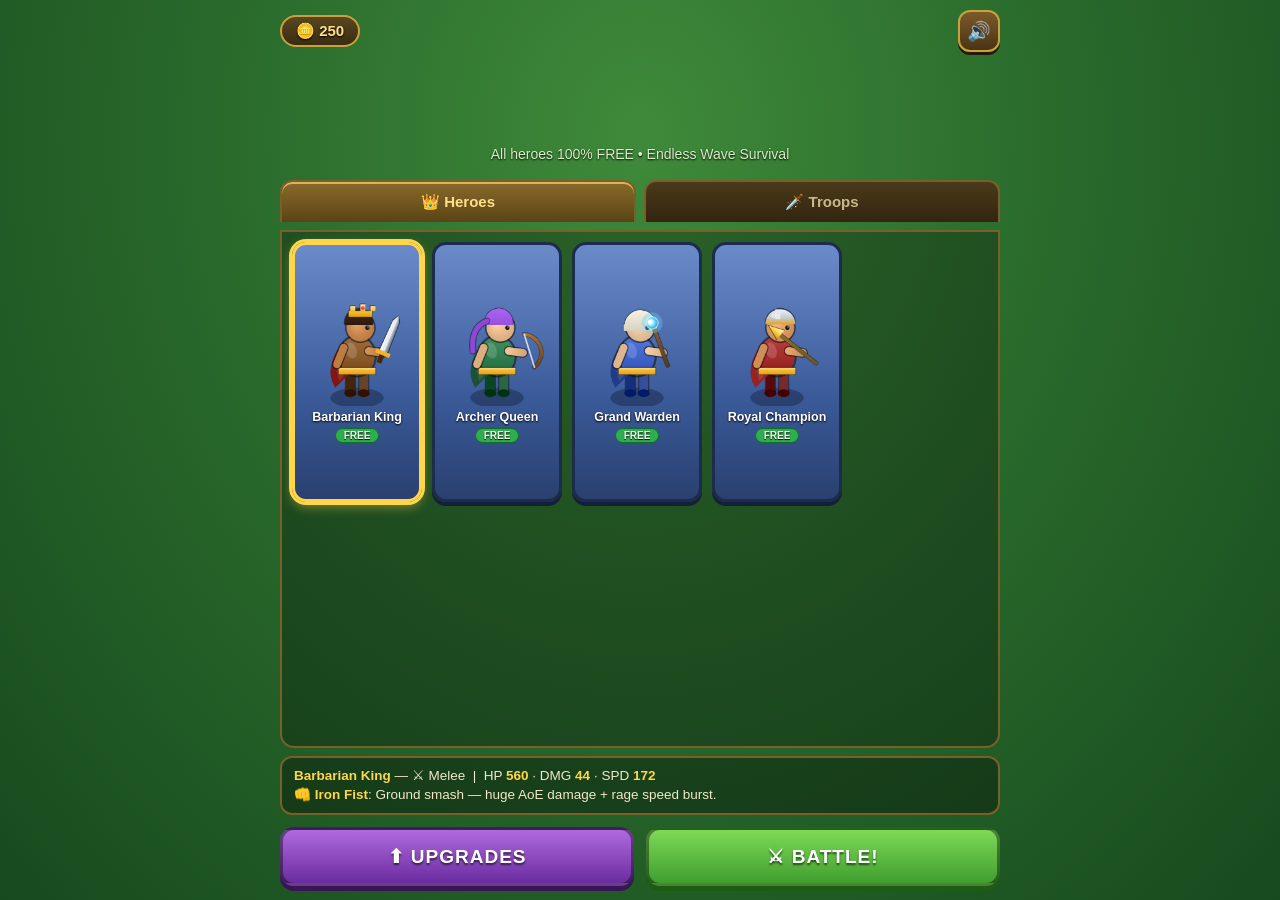
==== game/game.html @ 2043a533 "Add files via upload" ====
<!DOCTYPE html>
<html lang="en">
<head>
<meta charset="UTF-8">
<meta name="viewport" content="width=device-width, initial-scale=1, maximum-scale=1, user-scalable=no, viewport-fit=cover">
<title>Clash Blade</title>
<link rel="stylesheet" href="game.css">
</head>
<body>

<!-- ============ MAIN MENU ============ -->
<div id="menuScreen" class="screen">
  <div class="topbar">
    <div class="goldPill">🪙 <span id="menuGold">0</span></div>
    <div class="spacer"></div>
    <button id="btnMusic" class="iconBtn">🔊</button>
  </div>
  <div id="logoPlaceholder" class="logoPlaceholder"></div>
  <p class="tagline">All heroes 100% FREE • Endless Wave Survival</p>
  <div class="tabs">
    <button id="tabHeroes" class="tab active">👑 Heroes</button>
    <button id="tabTroops" class="tab">🗡️ Troops</button>
  </div>
  <div id="charGrid" class="charGrid"></div>
  <div id="charInfo" class="charInfo"></div>
  <div class="menuBtns">
    <button id="btnUpgrades" class="bigBtn purple">⬆ UPGRADES</button>
    <button id="btnBattle" class="bigBtn green">⚔ BATTLE!</button>
  </div>
</div>

<!-- ============ UPGRADE HUB ============ -->
<div id="upgradeScreen" class="screen hidden">
  <div class="topbar">
    <button id="btnBackUp" class="iconBtn">◀</button>
    <h2 class="screenTitle">Upgrade Hub</h2>
    <div class="goldPill">🪙 <span id="upGold">0</span></div>
  </div>
  <div class="tabs">
    <button id="upTabHero" class="tab active">👑 Hero Upgrades</button>
    <button id="upTabTroop" class="tab">🗡️ Troop Upgrades</button>
  </div>
  <div id="upList" class="upList"></div>
</div>

<!-- ============ GAME ============ -->
<div id="gameScreen" class="screen hidden">
  <canvas id="game"></canvas>
  <div id="hud">
    <div class="hudTop">
      <div class="hpWrap"><div id="hpFill"></div><span id="hpText"></span></div>
      <div class="pill" id="hudWave">Wave 1</div>
      <div class="pill" id="hudEnemies">👾 0</div>
      <div class="pill gold">🪙 <span id="hudGold">0</span></div>
      <button id="btnPause" class="iconBtn">⏸</button>
    </div>
    <div id="banner"></div>

    <div id="joyBase"><div id="joyKnob"></div></div>

    <div id="actionCluster">
      <button class="actBtn small" id="btnShield"><span class="icon">🛡️</span><div class="cd"></div></button>
      <button class="actBtn small" id="btnDash"><span class="icon">💨</span><div class="cd"></div></button>
      <button class="actBtn small" id="btnPower"><span class="icon" id="powerIcon">✨</span><div class="cd"></div></button>
      <button class="actBtn big" id="btnAttack"><span class="icon">⚔️</span><div class="cd"></div></button>
    </div>
  </div>
  <div id="hpVignette"></div>
  <div id="pauseOverlay" class="hidden">
    <h2>PAUSED</h2>
    <button id="btnResume" class="bigBtn green">▶ Resume</button>
    <button id="btnQuit" class="bigBtn red">🏠 Quit to Camp</button>
  </div>
</div>

<!-- ============ GAME OVER ============ -->
<div id="overScreen" class="screen hidden">
  <h1 class="logo small">DEFEATED!</h1>
  <div class="overStats">
    <div class="pill">Wave reached: <b id="overWave">1</b></div>
    <div class="pill">Best: <b id="overBest">1</b></div>
    <div class="pill gold">🪙 Gold earned: <b id="overGold">0</b></div>
  </div>
  <button id="btnToMenu" class="bigBtn green">🏠 Return to Camp</button>
</div>

<script src="game.js"></script>
</body>
</html>
---- game/game.css ----
*{margin:0;padding:0;box-sizing:border-box;-webkit-tap-highlight-color:transparent;user-select:none;-webkit-user-select:none;touch-action:none}
html,body{width:100%;height:100%;overflow:hidden;background:#123c1c;
  font-family:'Trebuchet MS','Segoe UI',Verdana,sans-serif;color:#fff}

.screen{position:fixed;inset:0;display:flex;flex-direction:column;align-items:center;
  background:radial-gradient(ellipse at 50% 15%,#3f8a3a 0%,#2a6b2c 45%,#174a1e 100%);
  padding:calc(10px + env(safe-area-inset-top)) 14px calc(14px + env(safe-area-inset-bottom));overflow:hidden}
.hidden{display:none!important}

/* ---------- shared UI ---------- */
.topbar{width:100%;max-width:720px;display:flex;align-items:center;gap:10px}
.spacer{flex:1}
.screenTitle{flex:1;text-align:center;text-shadow:0 2px 0 #000;font-size:22px}
.goldPill,.pill{background:linear-gradient(#5a4620,#3a2c12);border:2px solid #c9a13c;border-radius:999px;
  padding:5px 14px;font-weight:bold;font-size:15px;color:#ffe08a;text-shadow:0 1px 2px #000;white-space:nowrap}
.pill.gold{color:#ffd54a}
.iconBtn{background:linear-gradient(#7a5a2a,#4a3414);border:2px solid #c9a13c;border-radius:12px;
  min-width:42px;height:42px;font-size:19px;color:#ffe08a;cursor:pointer;box-shadow:0 3px 0 #241806}
.iconBtn:active{transform:translateY(2px);box-shadow:0 1px 0 #241806}

.logo{margin-top:8px;font-size:clamp(38px,9vw,64px);font-weight:900;letter-spacing:2px;color:#ffd54a;
  text-shadow:0 3px 0 #7a4a00,0 6px 8px rgba(0,0,0,.6);-webkit-text-stroke:2px #4a2c00}
.logo span{color:#fff;-webkit-text-stroke:2px #1e3a8a;text-shadow:0 3px 0 #1e3a8a,0 6px 8px rgba(0,0,0,.6)}
.logo.small{font-size:clamp(30px,8vw,48px)}
.logoPlaceholder{margin-top:8px;width:100%;max-width:420px;height:clamp(54px,12vw,84px)}
.tagline{color:#d8f0c8;text-shadow:0 1px 2px #000;font-size:14px;margin:2px 0 10px}

.tabs{display:flex;gap:8px;margin:8px 0;width:100%;max-width:720px}
.tab{flex:1;padding:11px 6px;font-size:15px;font-weight:bold;border-radius:12px 12px 0 0;cursor:pointer;
  background:linear-gradient(#4a3a1a,#332510);color:#c9b88a;border:2px solid #7a5f2a;border-bottom:none}
.tab.active{background:linear-gradient(#8a6a2a,#5a4416);color:#ffe08a;box-shadow:inset 0 2px 0 #d8b45a}

/* ---------- hero select (horizontal infinite-loop carousel) ---------- */
.charGrid{display:flex;flex-direction:row;align-items:stretch;gap:10px;width:100%;
  max-width:720px;overflow-x:auto;overflow-y:hidden;padding:10px;background:rgba(0,0,0,.28);
  border-radius:0 0 14px 14px;border:2px solid #7a5f2a;flex:1;min-height:0;
  scroll-snap-type:x proximity;-webkit-overflow-scrolling:touch;touch-action:pan-x;
  scrollbar-width:none;cursor:grab}
.charGrid::-webkit-scrollbar{display:none}
.charGrid.dragging{cursor:grabbing;scroll-snap-type:none}
.charGrid *{touch-action:pan-x}
.charCard{flex:0 0 130px;width:130px;height:260px;scroll-snap-align:center;
  background:linear-gradient(#6a8ac9 0%,#3a5a99 60%,#2a4070 100%);border:3px solid #1c2c4c;
  border-radius:14px;padding:8px 6px;display:flex;flex-direction:column;align-items:center;
  justify-content:center;cursor:pointer;user-select:none;-webkit-user-select:none;
  box-shadow:0 4px 0 #14203a;transition:transform .1s}
.charCard:active{transform:scale(.96)}
.charCard.sel{border-color:#ffd54a;box-shadow:0 0 0 3px #ffd54a,0 4px 12px rgba(255,213,74,.5)}
.charCard canvas{width:104px;height:104px}
.charCard .cName{font-size:12.5px;font-weight:bold;text-shadow:0 1px 2px #000;text-align:center;margin-top:4px}
.charCard .free{background:#2fae4f;border:1px solid #0e6e28;font-size:10px;font-weight:bold;border-radius:8px;
  padding:1px 8px;margin-top:4px;color:#eaffea;text-shadow:0 1px 1px #000}

.charInfo{width:100%;max-width:720px;background:rgba(0,0,0,.35);border:2px solid #7a5f2a;border-radius:12px;
  padding:8px 12px;margin-top:8px;font-size:13.5px;line-height:1.45;min-height:58px;color:#f0e8c8}
.charInfo b{color:#ffd54a}

.menuBtns{display:flex;gap:12px;margin-top:12px;width:100%;max-width:720px}
.bigBtn{flex:1;padding:15px 10px;font-size:19px;font-weight:900;letter-spacing:1px;border-radius:14px;
  cursor:pointer;color:#fff;text-shadow:0 2px 2px rgba(0,0,0,.6);border:3px solid rgba(0,0,0,.4)}
.bigBtn.green{background:linear-gradient(#7ed957,#3f9e2f);box-shadow:0 5px 0 #1e5c14}
.bigBtn.purple{background:linear-gradient(#b06ae0,#6a2c9e);box-shadow:0 5px 0 #3a1458}
.bigBtn.red{background:linear-gradient(#e06a5a,#9e2c2c);box-shadow:0 5px 0 #58140e}
.bigBtn:active{transform:translateY(3px);box-shadow:0 2px 0 rgba(0,0,0,.5)}

/* ---------- upgrade hub ---------- */
.upList{width:100%;max-width:720px;flex:1;min-height:0;overflow-y:auto;display:flex;flex-direction:column;
  gap:10px;padding:12px;background:rgba(0,0,0,.28);border:2px solid #7a5f2a;border-radius:0 0 14px 14px}
.upCard{display:flex;align-items:center;gap:12px;background:linear-gradient(#4a5a7a,#2c3a55);
  border:2px solid #16233a;border-radius:12px;padding:10px 12px}
.upIcon{width:52px;height:52px;border-radius:12px;display:flex;align-items:center;justify-content:center;
  font-size:27px;border:2px solid rgba(255,255,255,.35);box-shadow:inset 0 -6px 10px rgba(0,0,0,.35);flex-shrink:0}
.upMid{flex:1;min-width:0}
.upName{font-weight:bold;font-size:15px;text-shadow:0 1px 2px #000}
.upDesc{font-size:12px;color:#c8d4e8;margin:2px 0 5px}
.lvlBar{display:flex;gap:3px}
.lvlBar i{width:16px;height:8px;border-radius:3px;background:#1a2438;border:1px solid #0c1220}
.lvlBar i.on{background:linear-gradient(#ffe08a,#e0a020);border-color:#8a5a00}
.buyBtn{background:linear-gradient(#7ed957,#3f9e2f);border:2px solid #1e5c14;border-radius:12px;color:#fff;
  font-weight:bold;font-size:13px;padding:9px 12px;cursor:pointer;box-shadow:0 3px 0 #1e5c14;white-space:nowrap}
.buyBtn:disabled{background:linear-gradient(#8a8a8a,#5a5a5a);border-color:#333;box-shadow:0 3px 0 #333;opacity:.75}
.buyBtn.maxed{background:linear-gradient(#ffd54a,#c9930f);border-color:#7a5a00;box-shadow:0 3px 0 #7a5a00}

/* ---------- in-game HUD ---------- */
#gameScreen{padding:0;background:#000}
#game{position:absolute;inset:0;width:100%;height:100%;display:block;background:transparent;
  image-rendering:-webkit-optimize-contrast;image-rendering:crisp-edges}
#hud{position:absolute;inset:0;pointer-events:none}
.hudTop{position:absolute;top:calc(8px + env(safe-area-inset-top));left:10px;right:10px;display:flex;
  align-items:center;gap:8px;flex-wrap:wrap}
.hudTop .iconBtn{pointer-events:auto}
.hpWrap{position:relative;width:min(200px,34vw);height:24px;background:#2a1408;border:2px solid #c9a13c;
  border-radius:999px;overflow:hidden}
#hpFill{position:absolute;inset:0;background:linear-gradient(#8ae06a,#2fae4f);width:100%;transition:width .15s}
#hpText{position:absolute;inset:0;display:flex;align-items:center;justify-content:center;font-size:12px;
  font-weight:bold;text-shadow:0 1px 2px #000}
#banner{position:absolute;top:26%;left:0;right:0;text-align:center;font-size:clamp(28px,7vw,52px);
  font-weight:900;color:#ffd54a;text-shadow:0 3px 0 #7a4a00,0 6px 10px rgba(0,0,0,.7);
  -webkit-text-stroke:2px #4a2c00;opacity:0;transition:opacity .3s;pointer-events:none}
#banner.show{opacity:1}
#banner.boss{color:#ff5a4a;-webkit-text-stroke:2px #4a0800;text-shadow:0 3px 0 #7a0e00,0 6px 12px rgba(0,0,0,.8)}

#joyBase{position:absolute;left:34px;bottom:calc(44px + env(safe-area-inset-bottom));width:128px;height:128px;
  border-radius:50%;background:rgba(0,0,0,.28);border:3px solid rgba(255,224,138,.5);pointer-events:none}
#joyKnob{position:absolute;left:50%;top:50%;width:58px;height:58px;border-radius:50%;transform:translate(-50%,-50%);
  background:radial-gradient(circle at 35% 30%,#ffe9a8,#c9930f);border:3px solid #7a5a00;box-shadow:0 4px 8px rgba(0,0,0,.5)}

#actionCluster{position:absolute;right:22px;bottom:calc(30px + env(safe-area-inset-bottom));width:200px;height:200px;
  pointer-events:none}
.actBtn{position:absolute;border-radius:50%;pointer-events:auto;cursor:pointer;overflow:hidden;
  border:3px solid #7a5a00;box-shadow:0 4px 0 rgba(0,0,0,.5),inset 0 -8px 14px rgba(0,0,0,.35);
  display:flex;align-items:center;justify-content:center}
.actBtn .icon{font-size:30px;filter:drop-shadow(0 2px 2px rgba(0,0,0,.6));z-index:2;pointer-events:none}
.actBtn.big{width:96px;height:96px;right:0;bottom:0;background:radial-gradient(circle at 35% 30%,#ff9a6a,#c93a1a)}
.actBtn.small{width:64px;height:64px}
.actBtn.small .icon{font-size:24px}
#btnShield{left:36px;bottom:96px;background:radial-gradient(circle at 35% 30%,#8ac9ff,#2a5a9e)}
#btnDash{right:6px;bottom:116px;background:radial-gradient(circle at 35% 30%,#c9ffa8,#4a9e2a)}
#btnPower{left:0;bottom:6px;background:radial-gradient(circle at 35% 30%,#e0a8ff,#7a2a9e)}
.actBtn:active{transform:translateY(2px)}
.actBtn .cd{position:absolute;left:0;right:0;bottom:0;height:0%;background:rgba(0,0,0,.62);z-index:1;pointer-events:none}

#hpVignette{position:absolute;inset:0;z-index:5;pointer-events:none;opacity:0;
  background:radial-gradient(ellipse at 50% 50%,rgba(208,52,44,0) 55%,rgba(208,52,44,.45) 100%);
  transition:opacity .25s ease}
#hpVignette.active{opacity:1;animation:hpPulse .9s infinite}
@keyframes hpPulse{0%,100%{opacity:1}50%{opacity:.55}}

#pauseOverlay{position:absolute;inset:0;background:rgba(0,0,0,.72);display:flex;flex-direction:column;
  align-items:center;justify-content:center;gap:16px;z-index:10}
#pauseOverlay h2{font-size:42px;color:#ffd54a;text-shadow:0 3px 0 #7a4a00}
#pauseOverlay .bigBtn{flex:none;min-width:240px}

/* ---------- game over ---------- */
#overScreen{justify-content:center;gap:16px}
.overStats{display:flex;flex-direction:column;gap:10px;align-items:center}
.overStats .pill{font-size:17px}
#overScreen .bigBtn{flex:none;min-width:260px}
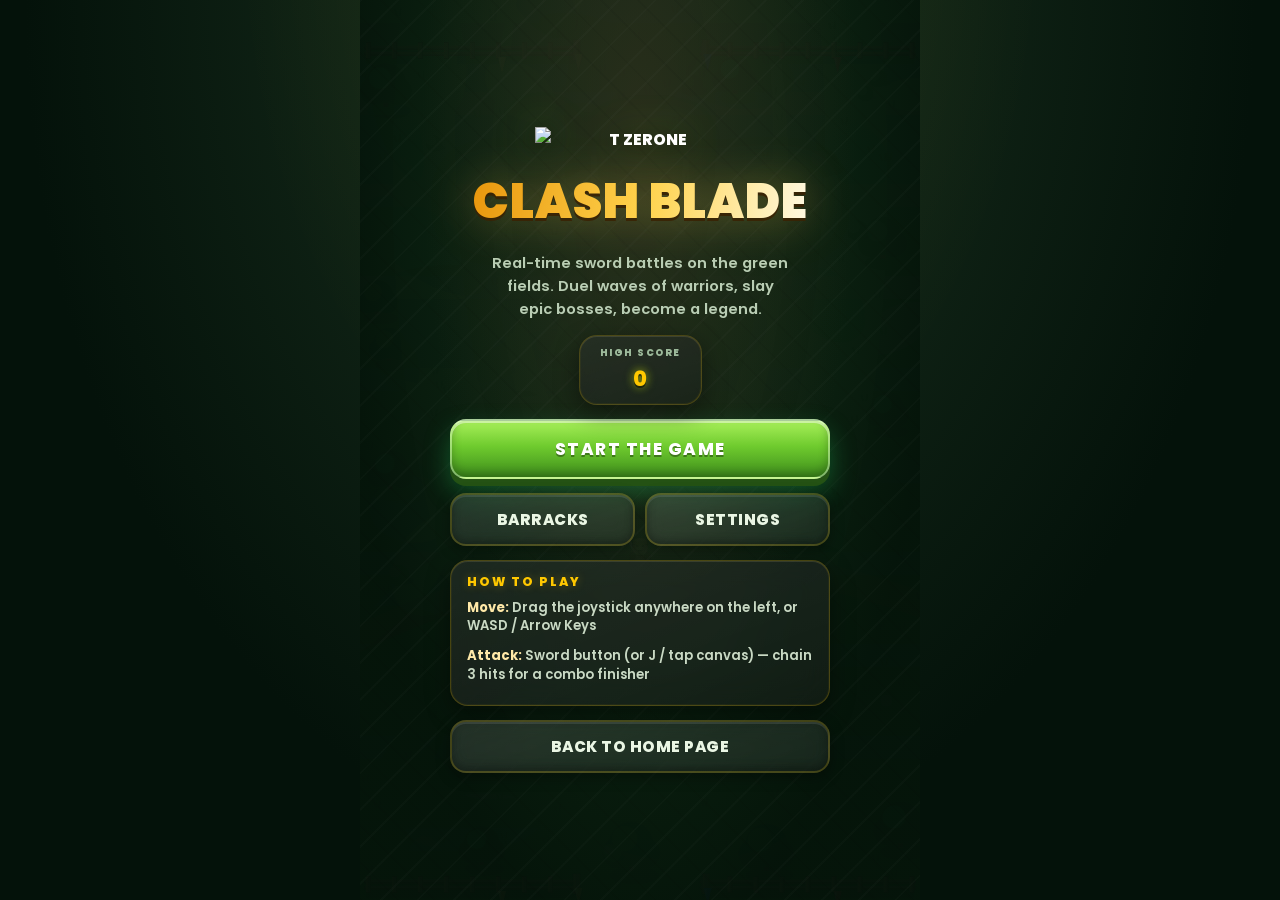
==== commit 755691de: "Add files via upload" ====
--- a/game/game.html
+++ b/game/game.html
@@ -2,88 +2,303 @@
 <html lang="en">
 <head>
 <meta charset="UTF-8">
-<meta name="viewport" content="width=device-width, initial-scale=1, maximum-scale=1, user-scalable=no, viewport-fit=cover">
-<title>Clash Blade</title>
+<meta name="viewport" content="width=device-width, initial-scale=1.0, maximum-scale=1.0, user-scalable=no, viewport-fit=cover">
+<title>CLASH BLADE - T ZERONE Gaming Platform</title>
 <link rel="stylesheet" href="game.css">
+<link rel="preconnect" href="https://fonts.googleapis.com">
+<link rel="preconnect" href="https://fonts.gstatic.com" crossorigin>
+<link href="https://fonts.googleapis.com/css2?family=Poppins:wght@400;700;800;900&display=swap" rel="stylesheet">
 </head>
 <body>
 
-<!-- ============ MAIN MENU ============ -->
-<div id="menuScreen" class="screen">
-  <div class="topbar">
-    <div class="goldPill">🪙 <span id="menuGold">0</span></div>
-    <div class="spacer"></div>
-    <button id="btnMusic" class="iconBtn">🔊</button>
+  <div id="game-app">
+
+    <!-- HUD -->
+    <header id="hud" class="hud hidden">
+      <div class="hud-left">
+        <span class="hud-label">SCORE</span>
+        <span class="hud-value" id="hud-score">0</span>
+        <span class="hud-gold-sub"><span class="gold-dot"></span><span id="hud-gold">0</span></span>
+      </div>
+
+      <div class="hud-center">
+        <div class="hud-label hud-wave-label">WAVE <span id="hud-wave">1</span></div>
+        <div class="hp-bar-track">
+          <div class="hp-bar-fill" id="hp-bar-fill"></div>
+        </div>
+      </div>
+
+      <div class="hud-right">
+        <span class="hud-label">BEST</span>
+        <span class="hud-value" id="hud-best">0</span>
+      </div>
+    </header>
+
+    <button id="pause-btn" class="icon-btn hidden" aria-label="Pause">
+      <svg viewBox="0 0 24 24" width="22" height="22" fill="currentColor"><path d="M6 5h4v14H6zm8 0h4v14h-4z"/></svg>
+    </button>
+
+    <div id="hp-vignette" class="hp-vignette"></div>
+
+    <div id="wave-banner" class="wave-banner" aria-hidden="true"></div>
+
+    <!-- Back-button "double press to exit" toast (in-game only) -->
+    <div id="back-exit-toast" class="back-exit-toast" aria-hidden="true">Tap back again to exit</div>
+
+    <canvas id="game-canvas"></canvas>
+
+    <!-- Virtual joystick -->
+    <div id="touch-zone" class="touch-zone hidden"></div>
+    <div id="joy-base" class="joy-base hidden">
+      <div id="joy-knob" class="joy-knob"></div>
+    </div>
+
+    <!-- Action buttons -->
+    <div id="action-cluster" class="action-cluster hidden">
+      <button id="btn-block" class="act-btn act-small" aria-label="Block">
+        <svg class="act-glyph act-shield-svg" viewBox="0 0 24 28" width="26" height="30" aria-hidden="true">
+          <path d="M12 1.5 L21.5 5.2 V13 C21.5 19.5 17.6 24.3 12 26.5 C6.4 24.3 2.5 19.5 2.5 13 V5.2 Z" fill="url(#shieldBodyGrad)" stroke="#0E3A54" stroke-width="1.4"/>
+          <path d="M12 3.4 L19.6 6.4 V13 C19.6 18.3 16.5 22.3 12 24.3" fill="none" stroke="rgba(255,255,255,0.55)" stroke-width="1.1"/>
+          <rect x="9.9" y="8" width="4.2" height="12.5" rx="1" fill="rgba(255,255,255,0.9)"/>
+          <rect x="6" y="12" width="12" height="4.2" rx="1" fill="rgba(255,255,255,0.9)"/>
+          <defs>
+            <linearGradient id="shieldBodyGrad" x1="12" y1="1.5" x2="12" y2="26.5" gradientUnits="userSpaceOnUse">
+              <stop offset="0" stop-color="#BEE9FF"/>
+              <stop offset="0.45" stop-color="#5AC8FA"/>
+              <stop offset="1" stop-color="#2E7EB0"/>
+            </linearGradient>
+          </defs>
+        </svg>
+        <span class="act-tag">BLOCK</span>
+      </button>
+      <button id="btn-dash" class="act-btn act-small" aria-label="Dash">
+        <div class="cd" id="cd-dash"></div>
+        <span class="act-glyph">&#9889;</span>
+        <span class="act-tag">DASH</span>
+      </button>
+      <button id="btn-heavy" class="act-btn act-small" aria-label="Heavy Attack">
+        <div class="cd" id="cd-heavy"></div>
+        <span class="act-glyph">&#128296;</span>
+        <span class="act-tag">HEAVY</span>
+      </button>
+      <button id="btn-attack" class="act-btn act-big" aria-label="Attack">
+        <span class="act-glyph">&#9876;</span>
+        <span class="act-tag">ATTACK</span>
+      </button>
+    </div>
+
+    <!-- START SCREEN -->
+    <section id="screen-start" class="screen active">
+      <div class="screen-inner">
+        <img class="brand-logo" id="brand-logo" src="https://raw.githubusercontent.com/TARHIT-T0SVX/All-image-t-z/refs/heads/main/TZERONE_OFFICIAL_LOGO.png" alt="T ZERONE" draggable="false">
+        <h1 class="game-title">CLASH BLADE</h1>
+        <p class="game-tagline">Real-time sword battles on the green fields. Duel waves of warriors, slay epic bosses, become a legend.</p>
+
+        <div class="stat-strip">
+          <div class="stat-chip"><span class="stat-chip-label">HIGH SCORE</span><span class="stat-chip-value" id="start-best">0</span></div>
+          <div class="stat-chip stat-chip-hidden"><span class="stat-chip-label">GOLD</span><span class="stat-chip-value credits-value" id="start-gold">0</span></div>
+        </div>
+
+        <button id="start-btn" class="btn btn-action-green multi-pulse game-cta" type="button">START THE GAME</button>
+
+        <div class="menu-row">
+          <button id="barracks-btn" class="btn btn-secondary-soft back-btn-styled" type="button">BARRACKS</button>
+          <button id="settings-btn-start" class="btn btn-secondary-soft back-btn-styled" type="button">SETTINGS</button>
+        </div>
+
+        <div class="howto-card howto-compact">
+          <h3>HOW TO PLAY</h3>
+          <div class="howto-viewport" id="howto-viewport">
+            <ul class="howto-scroll" id="howto-scroll">
+              <li><b>Move:</b> Drag the joystick anywhere on the left, or WASD / Arrow Keys</li>
+              <li><b>Attack:</b> Sword button (or J / tap canvas) — chain 3 hits for a combo finisher</li>
+              <li><b>Heavy:</b> Hammer button (or K) — slow, huge damage and knockback</li>
+              <li><b>Dash:</b> Bolt button (or Shift) — dodge through attacks with invincibility</li>
+              <li><b>Block:</b> Hold the shield (or B) — block right before a hit to PARRY and stun</li>
+              <li><b>Survive</b> waves, defeat a boss every 5th wave, spend Gold in the Barracks</li>
+            </ul>
+          </div>
+        </div>
+
+        <button class="btn btn-secondary-soft back-btn-styled" id="back-home-start" type="button">BACK TO HOME PAGE</button>
+      </div>
+    </section>
+
+    <!-- PAUSE SCREEN -->
+    <section id="screen-pause" class="screen">
+      <div class="screen-inner">
+        <h2 class="screen-heading">PAUSED</h2>
+        <button id="resume-btn" class="btn btn-action-green game-cta" type="button">RESUME</button>
+        <button id="settings-btn-pause" class="btn btn-secondary-soft back-btn-styled" type="button">SETTINGS</button>
+        <button id="restart-from-pause-btn" class="btn btn-secondary-soft back-btn-styled" type="button">RESTART</button>
+        <button class="btn btn-secondary-soft back-btn-styled" id="back-home-pause" type="button">BACK TO HOME PAGE</button>
+      </div>
+    </section>
+
+    <!-- GAME OVER SCREEN -->
+    <section id="screen-over" class="screen">
+      <div class="screen-inner">
+        <div class="game-promo-badge badge-danger">BATTLE ENDED</div>
+        <h2 class="screen-heading">DEFEATED</h2>
+
+        <div class="result-grid">
+          <div class="result-cell"><span class="result-label">SCORE</span><span class="result-value" id="over-score">0</span></div>
+          <div class="result-cell"><span class="result-label">WAVE REACHED</span><span class="result-value" id="over-wave">1</span></div>
+        </div>
+        <div class="result-grid">
+          <div class="result-cell"><span class="result-label">ENEMIES SLAIN</span><span class="result-value" id="over-kills">0</span></div>
+          <div class="result-cell"><span class="result-label">MAX COMBO</span><span class="result-value" id="over-combo">0</span></div>
+        </div>
+        <div class="result-grid">
+          <div class="result-cell"><span class="result-label">BOSSES DEFEATED</span><span class="result-value" id="over-bosses">0</span></div>
+          <div class="result-cell"><span class="result-label">GOLD EARNED</span><span class="result-value credits-value" id="over-gold">0</span></div>
+        </div>
+        <p id="new-best-tag" class="new-best-tag hidden">NEW HIGH SCORE!</p>
+
+        <button id="retry-btn" class="btn btn-action-green multi-pulse game-cta" type="button">FIGHT AGAIN</button>
+        <button id="barracks-btn-over" class="btn btn-secondary-soft back-btn-styled" type="button">BARRACKS</button>
+        <button class="btn btn-secondary-soft back-btn-styled" id="back-home-over" type="button">BACK TO HOME PAGE</button>
+      </div>
+    </section>
+
+    <!-- BARRACKS / SHOP -->
+    <section id="screen-shop" class="screen">
+      <button class="screen-back-top" id="back-from-shop" type="button" aria-label="Back">
+        <svg viewBox="0 0 24 24" width="20" height="20" fill="none" stroke="currentColor" stroke-width="2.4" stroke-linecap="round" stroke-linejoin="round"><path d="M15 18l-6-6 6-6"/></svg>
+      </button>
+      <div class="screen-inner">
+        <div class="game-promo-badge">BARRACKS</div>
+        <h2 class="screen-heading">UPGRADES</h2>
+        <div class="stat-strip">
+          <div class="stat-chip"><span class="stat-chip-label">GOLD</span><span class="stat-chip-value credits-value" id="shop-gold">0</span></div>
+        </div>
+
+        <h3 class="hangar-subheading">CHOOSE YOUR CHAMPION</h3>
+        <div class="hero-carousel" id="hero-carousel">
+          <button class="carousel-arrow carousel-arrow-left" id="hero-carousel-prev" type="button" aria-label="Previous champion">&#10094;</button>
+          <div class="hull-list" id="hero-list"></div>
+          <button class="carousel-arrow carousel-arrow-right" id="hero-carousel-next" type="button" aria-label="Next champion">&#10095;</button>
+        </div>
+        <div class="carousel-dots" id="hero-carousel-dots"></div>
+
+        <h3 class="hangar-subheading">BLACKSMITH UPGRADES</h3>
+        <div class="shop-tabs" id="shop-tabs"></div>
+        <div class="shop-list" id="shop-list"></div>
+      </div>
+    </section>
+
+    <!-- SETTINGS -->
+    <section id="screen-settings" class="screen">
+      <button class="screen-back-top" id="back-from-settings" type="button" aria-label="Back">
+        <svg viewBox="0 0 24 24" width="20" height="20" fill="none" stroke="currentColor" stroke-width="2.4" stroke-linecap="round" stroke-linejoin="round"><path d="M15 18l-6-6 6-6"/></svg>
+      </button>
+      <div class="screen-inner">
+        <div class="game-promo-badge">CONFIG</div>
+        <h2 class="screen-heading">SETTINGS</h2>
+
+        <div class="settings-card">
+
+          <div class="settings-section">
+            <h4 class="settings-section-title">AUDIO</h4>
+            <div class="settings-row">
+              <div class="settings-row-head">
+                <label for="master-vol">MASTER VOLUME</label>
+                <span class="vol-percent" id="master-vol-pct">100%</span>
+              </div>
+              <input type="range" id="master-vol" min="0" max="100" value="100">
+            </div>
+            <div class="settings-row">
+              <div class="settings-row-head">
+                <label for="home-music-vol">HOME MUSIC VOLUME</label>
+                <span class="vol-percent" id="home-music-vol-pct">60%</span>
+              </div>
+              <input type="range" id="home-music-vol" min="0" max="100" value="25">
+            </div>
+            <div class="settings-row">
+              <div class="settings-row-head">
+                <label for="game-music-vol">GAME MUSIC VOLUME</label>
+                <span class="vol-percent" id="game-music-vol-pct">60%</span>
+              </div>
+              <input type="range" id="game-music-vol" min="0" max="100" value="40">
+            </div>
+            <div class="settings-row">
+              <div class="settings-row-head">
+                <label for="sfx-vol">SFX VOLUME</label>
+                <span class="vol-percent" id="sfx-vol-pct">90%</span>
+              </div>
+              <input type="range" id="sfx-vol" min="0" max="100" value="90">
+            </div>
+          </div>
+
+          <div class="settings-divider"></div>
+
+          <div class="settings-section">
+            <h4 class="settings-section-title">CONTROLS</h4>
+            <div class="settings-row">
+              <div class="settings-row-head">
+                <label for="joy-size">JOYSTICK SIZE</label>
+                <span class="vol-percent" id="joy-size-pct">120%</span>
+              </div>
+              <input type="range" id="joy-size" min="80" max="170" value="120">
+            </div>
+            <div class="settings-row settings-row-toggle">
+              <label>JOYSTICK MODE</label>
+              <div class="toggle-pair">
+                <button class="btn-toggle active" id="joy-mode-dynamic" type="button">DYNAMIC</button>
+                <button class="btn-toggle" id="joy-mode-fixed" type="button">FIXED</button>
+              </div>
+            </div>
+          </div>
+
+          <div class="settings-divider"></div>
+
+          <div class="settings-section">
+            <h4 class="settings-section-title">DATA</h4>
+            <div class="reset-btn-wrap">
+              <button class="btn btn-secondary-soft back-btn-styled reset-hold-btn" id="reset-data-btn" type="button">
+                <span class="reset-fill" id="reset-fill"></span>
+                <span class="reset-label">RESET SAVE DATA</span>
+              </button>
+              <p class="reset-subtext">Hold for 5 seconds to reset your data</p>
+            </div>
+          </div>
+
+        </div>
+      </div>
+    </section>
+
+    <!-- CHAMPION SELECT POPUP -->
+    <div id="hero-select-modal" class="modal-overlay hidden">
+      <div class="modal-card">
+        <div class="game-promo-badge">PRE-BATTLE</div>
+        <h2 class="screen-heading modal-heading">SELECT YOUR CHAMPION</h2>
+        <p class="game-tagline modal-tagline">Pick a warrior before entering the arena. Switch anytime from the Barracks.</p>
+        <div class="hero-carousel hero-carousel-modal" id="hero-select-carousel">
+          <button class="carousel-arrow carousel-arrow-left" id="hero-select-prev" type="button" aria-label="Previous champion">&#10094;</button>
+          <div class="hull-list hull-list-modal" id="hero-select-list"></div>
+          <button class="carousel-arrow carousel-arrow-right" id="hero-select-next" type="button" aria-label="Next champion">&#10095;</button>
+        </div>
+        <div class="carousel-dots" id="hero-select-dots"></div>
+        <button id="launch-btn" class="btn btn-action-green multi-pulse game-cta" type="button">ENTER THE ARENA</button>
+        <button id="hero-select-cancel" class="btn btn-secondary-soft back-btn-styled" type="button">CANCEL</button>
+      </div>
+    </div>
+
+    <!-- RESET SAVE DATA CONFIRMATION (Settings screen) -->
+    <div id="reset-confirm-modal" class="modal-overlay hidden">
+      <div class="modal-card exit-modal-card">
+        <div class="game-promo-badge badge-danger">WARNING</div>
+        <h2 class="screen-heading modal-heading">RESET DATA?</h2>
+        <p class="game-tagline modal-tagline">Are you sure you want to reset your data? Your high score, gold, upgrades, and champion selection will be erased.</p>
+        <div class="menu-row">
+          <button id="reset-confirm-yes" class="btn btn-secondary-soft back-btn-styled" type="button">CONFIRM</button>
+          <button id="reset-confirm-no" class="btn btn-action-green game-cta" type="button">CANCEL</button>
+        </div>
+      </div>
+    </div>
+
   </div>
-  <div id="logoPlaceholder" class="logoPlaceholder"></div>
-  <p class="tagline">All heroes 100% FREE • Endless Wave Survival</p>
-  <div class="tabs">
-    <button id="tabHeroes" class="tab active">👑 Heroes</button>
-    <button id="tabTroops" class="tab">🗡️ Troops</button>
-  </div>
-  <div id="charGrid" class="charGrid"></div>
-  <div id="charInfo" class="charInfo"></div>
-  <div class="menuBtns">
-    <button id="btnUpgrades" class="bigBtn purple">⬆ UPGRADES</button>
-    <button id="btnBattle" class="bigBtn green">⚔ BATTLE!</button>
-  </div>
-</div>
-
-<!-- ============ UPGRADE HUB ============ -->
-<div id="upgradeScreen" class="screen hidden">
-  <div class="topbar">
-    <button id="btnBackUp" class="iconBtn">◀</button>
-    <h2 class="screenTitle">Upgrade Hub</h2>
-    <div class="goldPill">🪙 <span id="upGold">0</span></div>
-  </div>
-  <div class="tabs">
-    <button id="upTabHero" class="tab active">👑 Hero Upgrades</button>
-    <button id="upTabTroop" class="tab">🗡️ Troop Upgrades</button>
-  </div>
-  <div id="upList" class="upList"></div>
-</div>
-
-<!-- ============ GAME ============ -->
-<div id="gameScreen" class="screen hidden">
-  <canvas id="game"></canvas>
-  <div id="hud">
-    <div class="hudTop">
-      <div class="hpWrap"><div id="hpFill"></div><span id="hpText"></span></div>
-      <div class="pill" id="hudWave">Wave 1</div>
-      <div class="pill" id="hudEnemies">👾 0</div>
-      <div class="pill gold">🪙 <span id="hudGold">0</span></div>
-      <button id="btnPause" class="iconBtn">⏸</button>
-    </div>
-    <div id="banner"></div>
-
-    <div id="joyBase"><div id="joyKnob"></div></div>
-
-    <div id="actionCluster">
-      <button class="actBtn small" id="btnShield"><span class="icon">🛡️</span><div class="cd"></div></button>
-      <button class="actBtn small" id="btnDash"><span class="icon">💨</span><div class="cd"></div></button>
-      <button class="actBtn small" id="btnPower"><span class="icon" id="powerIcon">✨</span><div class="cd"></div></button>
-      <button class="actBtn big" id="btnAttack"><span class="icon">⚔️</span><div class="cd"></div></button>
-    </div>
-  </div>
-  <div id="hpVignette"></div>
-  <div id="pauseOverlay" class="hidden">
-    <h2>PAUSED</h2>
-    <button id="btnResume" class="bigBtn green">▶ Resume</button>
-    <button id="btnQuit" class="bigBtn red">🏠 Quit to Camp</button>
-  </div>
-</div>
-
-<!-- ============ GAME OVER ============ -->
-<div id="overScreen" class="screen hidden">
-  <h1 class="logo small">DEFEATED!</h1>
-  <div class="overStats">
-    <div class="pill">Wave reached: <b id="overWave">1</b></div>
-    <div class="pill">Best: <b id="overBest">1</b></div>
-    <div class="pill gold">🪙 Gold earned: <b id="overGold">0</b></div>
-  </div>
-  <button id="btnToMenu" class="bigBtn green">🏠 Return to Camp</button>
-</div>
-
-<script src="game.js"></script>
+
+  <script src="game.js"></script>
 </body>
 </html>
--- a/game/game.css
+++ b/game/game.css
@@ -1,138 +1,1168 @@
-*{margin:0;padding:0;box-sizing:border-box;-webkit-tap-highlight-color:transparent;user-select:none;-webkit-user-select:none;touch-action:none}
-html,body{width:100%;height:100%;overflow:hidden;background:#123c1c;
-  font-family:'Trebuchet MS','Segoe UI',Verdana,sans-serif;color:#fff}
-
-.screen{position:fixed;inset:0;display:flex;flex-direction:column;align-items:center;
-  background:radial-gradient(ellipse at 50% 15%,#3f8a3a 0%,#2a6b2c 45%,#174a1e 100%);
-  padding:calc(10px + env(safe-area-inset-top)) 14px calc(14px + env(safe-area-inset-bottom));overflow:hidden}
-.hidden{display:none!important}
-
-/* ---------- shared UI ---------- */
-.topbar{width:100%;max-width:720px;display:flex;align-items:center;gap:10px}
-.spacer{flex:1}
-.screenTitle{flex:1;text-align:center;text-shadow:0 2px 0 #000;font-size:22px}
-.goldPill,.pill{background:linear-gradient(#5a4620,#3a2c12);border:2px solid #c9a13c;border-radius:999px;
-  padding:5px 14px;font-weight:bold;font-size:15px;color:#ffe08a;text-shadow:0 1px 2px #000;white-space:nowrap}
-.pill.gold{color:#ffd54a}
-.iconBtn{background:linear-gradient(#7a5a2a,#4a3414);border:2px solid #c9a13c;border-radius:12px;
-  min-width:42px;height:42px;font-size:19px;color:#ffe08a;cursor:pointer;box-shadow:0 3px 0 #241806}
-.iconBtn:active{transform:translateY(2px);box-shadow:0 1px 0 #241806}
-
-.logo{margin-top:8px;font-size:clamp(38px,9vw,64px);font-weight:900;letter-spacing:2px;color:#ffd54a;
-  text-shadow:0 3px 0 #7a4a00,0 6px 8px rgba(0,0,0,.6);-webkit-text-stroke:2px #4a2c00}
-.logo span{color:#fff;-webkit-text-stroke:2px #1e3a8a;text-shadow:0 3px 0 #1e3a8a,0 6px 8px rgba(0,0,0,.6)}
-.logo.small{font-size:clamp(30px,8vw,48px)}
-.logoPlaceholder{margin-top:8px;width:100%;max-width:420px;height:clamp(54px,12vw,84px)}
-.tagline{color:#d8f0c8;text-shadow:0 1px 2px #000;font-size:14px;margin:2px 0 10px}
-
-.tabs{display:flex;gap:8px;margin:8px 0;width:100%;max-width:720px}
-.tab{flex:1;padding:11px 6px;font-size:15px;font-weight:bold;border-radius:12px 12px 0 0;cursor:pointer;
-  background:linear-gradient(#4a3a1a,#332510);color:#c9b88a;border:2px solid #7a5f2a;border-bottom:none}
-.tab.active{background:linear-gradient(#8a6a2a,#5a4416);color:#ffe08a;box-shadow:inset 0 2px 0 #d8b45a}
-
-/* ---------- hero select (horizontal infinite-loop carousel) ---------- */
-.charGrid{display:flex;flex-direction:row;align-items:stretch;gap:10px;width:100%;
-  max-width:720px;overflow-x:auto;overflow-y:hidden;padding:10px;background:rgba(0,0,0,.28);
-  border-radius:0 0 14px 14px;border:2px solid #7a5f2a;flex:1;min-height:0;
-  scroll-snap-type:x proximity;-webkit-overflow-scrolling:touch;touch-action:pan-x;
-  scrollbar-width:none;cursor:grab}
-.charGrid::-webkit-scrollbar{display:none}
-.charGrid.dragging{cursor:grabbing;scroll-snap-type:none}
-.charGrid *{touch-action:pan-x}
-.charCard{flex:0 0 130px;width:130px;height:260px;scroll-snap-align:center;
-  background:linear-gradient(#6a8ac9 0%,#3a5a99 60%,#2a4070 100%);border:3px solid #1c2c4c;
-  border-radius:14px;padding:8px 6px;display:flex;flex-direction:column;align-items:center;
-  justify-content:center;cursor:pointer;user-select:none;-webkit-user-select:none;
-  box-shadow:0 4px 0 #14203a;transition:transform .1s}
-.charCard:active{transform:scale(.96)}
-.charCard.sel{border-color:#ffd54a;box-shadow:0 0 0 3px #ffd54a,0 4px 12px rgba(255,213,74,.5)}
-.charCard canvas{width:104px;height:104px}
-.charCard .cName{font-size:12.5px;font-weight:bold;text-shadow:0 1px 2px #000;text-align:center;margin-top:4px}
-.charCard .free{background:#2fae4f;border:1px solid #0e6e28;font-size:10px;font-weight:bold;border-radius:8px;
-  padding:1px 8px;margin-top:4px;color:#eaffea;text-shadow:0 1px 1px #000}
-
-.charInfo{width:100%;max-width:720px;background:rgba(0,0,0,.35);border:2px solid #7a5f2a;border-radius:12px;
-  padding:8px 12px;margin-top:8px;font-size:13.5px;line-height:1.45;min-height:58px;color:#f0e8c8}
-.charInfo b{color:#ffd54a}
-
-.menuBtns{display:flex;gap:12px;margin-top:12px;width:100%;max-width:720px}
-.bigBtn{flex:1;padding:15px 10px;font-size:19px;font-weight:900;letter-spacing:1px;border-radius:14px;
-  cursor:pointer;color:#fff;text-shadow:0 2px 2px rgba(0,0,0,.6);border:3px solid rgba(0,0,0,.4)}
-.bigBtn.green{background:linear-gradient(#7ed957,#3f9e2f);box-shadow:0 5px 0 #1e5c14}
-.bigBtn.purple{background:linear-gradient(#b06ae0,#6a2c9e);box-shadow:0 5px 0 #3a1458}
-.bigBtn.red{background:linear-gradient(#e06a5a,#9e2c2c);box-shadow:0 5px 0 #58140e}
-.bigBtn:active{transform:translateY(3px);box-shadow:0 2px 0 rgba(0,0,0,.5)}
-
-/* ---------- upgrade hub ---------- */
-.upList{width:100%;max-width:720px;flex:1;min-height:0;overflow-y:auto;display:flex;flex-direction:column;
-  gap:10px;padding:12px;background:rgba(0,0,0,.28);border:2px solid #7a5f2a;border-radius:0 0 14px 14px}
-.upCard{display:flex;align-items:center;gap:12px;background:linear-gradient(#4a5a7a,#2c3a55);
-  border:2px solid #16233a;border-radius:12px;padding:10px 12px}
-.upIcon{width:52px;height:52px;border-radius:12px;display:flex;align-items:center;justify-content:center;
-  font-size:27px;border:2px solid rgba(255,255,255,.35);box-shadow:inset 0 -6px 10px rgba(0,0,0,.35);flex-shrink:0}
-.upMid{flex:1;min-width:0}
-.upName{font-weight:bold;font-size:15px;text-shadow:0 1px 2px #000}
-.upDesc{font-size:12px;color:#c8d4e8;margin:2px 0 5px}
-.lvlBar{display:flex;gap:3px}
-.lvlBar i{width:16px;height:8px;border-radius:3px;background:#1a2438;border:1px solid #0c1220}
-.lvlBar i.on{background:linear-gradient(#ffe08a,#e0a020);border-color:#8a5a00}
-.buyBtn{background:linear-gradient(#7ed957,#3f9e2f);border:2px solid #1e5c14;border-radius:12px;color:#fff;
-  font-weight:bold;font-size:13px;padding:9px 12px;cursor:pointer;box-shadow:0 3px 0 #1e5c14;white-space:nowrap}
-.buyBtn:disabled{background:linear-gradient(#8a8a8a,#5a5a5a);border-color:#333;box-shadow:0 3px 0 #333;opacity:.75}
-.buyBtn.maxed{background:linear-gradient(#ffd54a,#c9930f);border-color:#7a5a00;box-shadow:0 3px 0 #7a5a00}
-
-/* ---------- in-game HUD ---------- */
-#gameScreen{padding:0;background:#000}
-#game{position:absolute;inset:0;width:100%;height:100%;display:block;background:transparent;
-  image-rendering:-webkit-optimize-contrast;image-rendering:crisp-edges}
-#hud{position:absolute;inset:0;pointer-events:none}
-.hudTop{position:absolute;top:calc(8px + env(safe-area-inset-top));left:10px;right:10px;display:flex;
-  align-items:center;gap:8px;flex-wrap:wrap}
-.hudTop .iconBtn{pointer-events:auto}
-.hpWrap{position:relative;width:min(200px,34vw);height:24px;background:#2a1408;border:2px solid #c9a13c;
-  border-radius:999px;overflow:hidden}
-#hpFill{position:absolute;inset:0;background:linear-gradient(#8ae06a,#2fae4f);width:100%;transition:width .15s}
-#hpText{position:absolute;inset:0;display:flex;align-items:center;justify-content:center;font-size:12px;
-  font-weight:bold;text-shadow:0 1px 2px #000}
-#banner{position:absolute;top:26%;left:0;right:0;text-align:center;font-size:clamp(28px,7vw,52px);
-  font-weight:900;color:#ffd54a;text-shadow:0 3px 0 #7a4a00,0 6px 10px rgba(0,0,0,.7);
-  -webkit-text-stroke:2px #4a2c00;opacity:0;transition:opacity .3s;pointer-events:none}
-#banner.show{opacity:1}
-#banner.boss{color:#ff5a4a;-webkit-text-stroke:2px #4a0800;text-shadow:0 3px 0 #7a0e00,0 6px 12px rgba(0,0,0,.8)}
-
-#joyBase{position:absolute;left:34px;bottom:calc(44px + env(safe-area-inset-bottom));width:128px;height:128px;
-  border-radius:50%;background:rgba(0,0,0,.28);border:3px solid rgba(255,224,138,.5);pointer-events:none}
-#joyKnob{position:absolute;left:50%;top:50%;width:58px;height:58px;border-radius:50%;transform:translate(-50%,-50%);
-  background:radial-gradient(circle at 35% 30%,#ffe9a8,#c9930f);border:3px solid #7a5a00;box-shadow:0 4px 8px rgba(0,0,0,.5)}
-
-#actionCluster{position:absolute;right:22px;bottom:calc(30px + env(safe-area-inset-bottom));width:200px;height:200px;
-  pointer-events:none}
-.actBtn{position:absolute;border-radius:50%;pointer-events:auto;cursor:pointer;overflow:hidden;
-  border:3px solid #7a5a00;box-shadow:0 4px 0 rgba(0,0,0,.5),inset 0 -8px 14px rgba(0,0,0,.35);
-  display:flex;align-items:center;justify-content:center}
-.actBtn .icon{font-size:30px;filter:drop-shadow(0 2px 2px rgba(0,0,0,.6));z-index:2;pointer-events:none}
-.actBtn.big{width:96px;height:96px;right:0;bottom:0;background:radial-gradient(circle at 35% 30%,#ff9a6a,#c93a1a)}
-.actBtn.small{width:64px;height:64px}
-.actBtn.small .icon{font-size:24px}
-#btnShield{left:36px;bottom:96px;background:radial-gradient(circle at 35% 30%,#8ac9ff,#2a5a9e)}
-#btnDash{right:6px;bottom:116px;background:radial-gradient(circle at 35% 30%,#c9ffa8,#4a9e2a)}
-#btnPower{left:0;bottom:6px;background:radial-gradient(circle at 35% 30%,#e0a8ff,#7a2a9e)}
-.actBtn:active{transform:translateY(2px)}
-.actBtn .cd{position:absolute;left:0;right:0;bottom:0;height:0%;background:rgba(0,0,0,.62);z-index:1;pointer-events:none}
-
-#hpVignette{position:absolute;inset:0;z-index:5;pointer-events:none;opacity:0;
-  background:radial-gradient(ellipse at 50% 50%,rgba(208,52,44,0) 55%,rgba(208,52,44,.45) 100%);
-  transition:opacity .25s ease}
-#hpVignette.active{opacity:1;animation:hpPulse .9s infinite}
-@keyframes hpPulse{0%,100%{opacity:1}50%{opacity:.55}}
-
-#pauseOverlay{position:absolute;inset:0;background:rgba(0,0,0,.72);display:flex;flex-direction:column;
-  align-items:center;justify-content:center;gap:16px;z-index:10}
-#pauseOverlay h2{font-size:42px;color:#ffd54a;text-shadow:0 3px 0 #7a4a00}
-#pauseOverlay .bigBtn{flex:none;min-width:240px}
-
-/* ---------- game over ---------- */
-#overScreen{justify-content:center;gap:16px}
-.overStats{display:flex;flex-direction:column;gap:10px;align-items:center}
-.overStats .pill{font-size:17px}
-#overScreen .bigBtn{flex:none;min-width:260px}
+html {
+  background: #04120a;
+  min-height: 100%;
+  min-height: 100dvh;
+}
+* {
+  box-sizing: border-box; margin: 0; padding: 0;
+  user-select: none; -webkit-user-select: none; -moz-user-select: none; -ms-user-select: none;
+  -webkit-touch-callout: none;
+  -webkit-user-drag: none;
+  -webkit-tap-highlight-color: transparent !important;
+  -webkit-font-smoothing: antialiased; -moz-osx-font-smoothing: grayscale;
+}
+*:focus { outline: none !important; }
+
+/* Images/logos: no selection, no long-press save/share menu, no drag-out, no context menu target */
+img, .brand-logo {
+  -webkit-touch-callout: none;
+  -webkit-user-drag: none;
+  -khtml-user-drag: none;
+  -moz-user-drag: none;
+  -o-user-drag: none;
+  user-select: none;
+  pointer-events: none;
+}
+
+body {
+  font-family: 'Poppins', sans-serif;
+  font-weight: 800;
+  background: radial-gradient(ellipse at 50% 0%, #14351c 0%, #04120a 70%);
+  color: #FFFFFF;
+  min-height: 100vh;
+  min-height: 100dvh;
+  overflow: hidden;
+  position: fixed;
+  inset: 0;
+  touch-action: none;
+}
+
+button { font-family: 'Poppins', sans-serif; border: none; cursor: pointer; -webkit-tap-highlight-color: transparent; }
+
+#game-app {
+  position: relative;
+  width: 100%;
+  height: 100dvh;
+  max-width: 560px;
+  margin: 0 auto;
+  overflow: hidden;
+}
+
+#game-canvas {
+  position: absolute;
+  inset: 0;
+  width: 100%;
+  height: 100%;
+  display: block;
+  background: transparent;
+  touch-action: none;
+  will-change: transform;
+  transform: translateZ(0);
+  backface-visibility: hidden;
+}
+
+/* ---------- Wave transition banner ---------- */
+/* Shown big and centered when a wave starts, then animates up and shrinks
+   toward the HUD wave counter before fading out, per the requested
+   "prominent center announcement that settles into the HUD" behavior. */
+.wave-banner {
+  position: absolute;
+  left: 50%;
+  top: 50%;
+  transform: translate(-50%, -50%) scale(0.6);
+  z-index: 45;
+  font-family: 'Poppins', sans-serif;
+  font-weight: 900;
+  font-size: clamp(34px, 9.5vw, 84px);
+  letter-spacing: 2px;
+  color: #FFD34D;
+  text-shadow: 0 0 26px rgba(255, 211, 77, 0.75), 0 4px 0 rgba(0, 0, 0, 0.55), 0 0 3px rgba(0, 0, 0, 0.8);
+  opacity: 0;
+  pointer-events: none;
+  white-space: nowrap;
+  will-change: transform, opacity;
+}
+.wave-banner.boss-wave {
+  color: #FF3C28;
+  text-shadow: 0 0 26px rgba(255, 60, 40, 0.75), 0 4px 0 rgba(0, 0, 0, 0.55), 0 0 3px rgba(0, 0, 0, 0.8);
+}
+.wave-banner.show {
+  animation: waveBannerPlay 1.8s cubic-bezier(0.22, 0.9, 0.24, 1) forwards;
+}
+@keyframes waveBannerPlay {
+  0%   { opacity: 0;   transform: translate(-50%, -50%) scale(0.55); }
+  14%  { opacity: 1;   transform: translate(-50%, -50%) scale(1.08); }
+  24%  { opacity: 1;   transform: translate(-50%, -50%) scale(1); }
+  60%  { opacity: 1;   transform: translate(-50%, -50%) scale(1); }
+  100% { opacity: 0;   transform: translate(-50%, calc(-50vh + 26px)) scale(0.24); }
+}
+
+/* ---------- Back-button "tap again to exit" toast ---------- */
+.back-exit-toast {
+  position: fixed;
+  left: 50%;
+  bottom: calc(28px + env(safe-area-inset-bottom, 0px));
+  transform: translate(-50%, 16px);
+  z-index: 999;
+  padding: 12px 22px;
+  border-radius: 30px;
+  background: rgba(20, 26, 18, 0.92);
+  border: 1px solid rgba(126, 211, 33, 0.35);
+  color: #EAF6E4;
+  font-family: 'Poppins', sans-serif;
+  font-weight: 700;
+  font-size: 0.8rem;
+  letter-spacing: 0.5px;
+  box-shadow: 0 8px 24px rgba(0,0,0,0.45);
+  opacity: 0;
+  pointer-events: none;
+  transition: opacity 0.22s ease, transform 0.22s ease;
+  white-space: nowrap;
+}
+.back-exit-toast.show {
+  opacity: 1;
+  transform: translate(-50%, 0);
+}
+
+/* ---------- HUD ---------- */
+.hud {
+  position: absolute;
+  top: 0; left: 0; right: 0;
+  z-index: 20;
+  display: flex;
+  align-items: center;
+  justify-content: space-between;
+  padding: 14px 16px 10px 16px;
+  padding-top: max(14px, env(safe-area-inset-top));
+  background: linear-gradient(180deg, rgba(4,18,10,0.85) 10%, rgba(4,18,10,0));
+  pointer-events: none;
+}
+.hud.hidden { display: none; }
+
+.hud-left, .hud-right { display: flex; flex-direction: column; min-width: 64px; }
+.hud-right { align-items: flex-end; }
+.hud-label { font-family: 'Poppins', sans-serif; font-weight: 800; font-size: 0.62rem; letter-spacing: 1.5px; color: #9DBA9B; }
+.hud-value { font-family: 'Poppins', sans-serif; font-weight: 800; font-size: 1.2rem; color: #FFD34D; text-shadow: 0 2px 0 rgba(0,0,0,0.5), 0 0 12px rgba(255,211,77,0.4); }
+.hud-gold-sub { display: flex; align-items: center; gap: 4px; font-family: 'Poppins', sans-serif; font-weight: 800; font-size: 0.78rem; color: #FFE28A; text-shadow: 0 1px 0 rgba(0,0,0,0.5); }
+.gold-dot { width: 9px; height: 9px; border-radius: 50%; background: radial-gradient(circle at 35% 30%, #FFF2B0, #F5B800 70%); box-shadow: 0 0 6px rgba(255,211,77,0.7); display: inline-block; }
+
+.hud-center { flex: 1; display: flex; flex-direction: column; align-items: center; gap: 6px; margin: 0 14px; }
+.hud-wave-label { font-family: 'Poppins', sans-serif; font-weight: 800; letter-spacing: 2px; color: #EAF6E4; text-shadow: 0 2px 0 rgba(0,0,0,0.45); }
+.hud-wave-label span { color: #7ED321; }
+
+.hp-bar-track { width: 100%; max-width: 220px; height: 11px; border-radius: 7px; background: rgba(0,0,0,0.45); border: 2px solid rgba(0,0,0,0.55); overflow: hidden; box-shadow: inset 0 2px 3px rgba(0,0,0,0.5); }
+.hp-bar-fill { height: 100%; width: 100%; border-radius: 5px; background: linear-gradient(180deg, #9BE85A, #4CAF2E); transition: width 0.2s ease, background 0.25s ease; }
+.hp-bar-fill.hp-mid { background: linear-gradient(180deg, #FFD34D, #E8960C); }
+.hp-bar-fill.hp-low { background: linear-gradient(180deg, #FF6B5A, #D0342C); animation: hpPulse 0.8s infinite; }
+@keyframes hpPulse { 0%,100% { opacity: 1; } 50% { opacity: 0.55; } }
+
+/* ---------- Icon buttons ---------- */
+.icon-btn {
+  position: absolute;
+  top: max(14px, env(safe-area-inset-top));
+  right: 14px;
+  z-index: 26;
+  width: 38px; height: 38px;
+  border-radius: 50%;
+  background: rgba(0,0,0,0.35);
+  border: 2px solid rgba(255,255,255,0.2);
+  color: #EAF6E4;
+  display: flex; align-items: center; justify-content: center;
+  backdrop-filter: blur(6px);
+}
+.icon-btn.hidden { display: none; }
+.icon-btn:active { transform: scale(0.9); }
+
+/* ---------- Joystick ---------- */
+.touch-zone {
+  position: absolute;
+  left: 0; top: 0; bottom: 0;
+  width: 58%;
+  z-index: 18;
+  touch-action: none;
+}
+.touch-zone.hidden { display: none; }
+
+.joy-base {
+  position: absolute;
+  z-index: 19;
+  border-radius: 50%;
+  background: radial-gradient(circle, rgba(255,255,255,0.08) 40%, rgba(255,255,255,0.03) 70%);
+  border: 3px solid rgba(255,255,255,0.22);
+  box-shadow: 0 4px 18px rgba(0,0,0,0.35), inset 0 0 22px rgba(0,0,0,0.3);
+  pointer-events: none;
+}
+.joy-base.hidden { display: none; }
+.joy-knob {
+  position: absolute;
+  border-radius: 50%;
+  background: radial-gradient(circle at 32% 28%, #FFE9A8, #F5B800 65%, #B87900);
+  border: 3px solid rgba(0,0,0,0.35);
+  box-shadow: 0 4px 10px rgba(0,0,0,0.45), inset 0 -4px 8px rgba(0,0,0,0.25);
+}
+
+/* ---------- Action buttons ---------- */
+.action-cluster {
+  position: absolute;
+  right: 14px;
+  bottom: max(20px, env(safe-area-inset-bottom));
+  z-index: 25;
+  display: grid;
+  grid-template-columns: repeat(2, auto);
+  grid-auto-rows: auto;
+  gap: 10px;
+  align-items: end;
+  justify-items: end;
+  touch-action: none;
+}
+.action-cluster.hidden { display: none; }
+.act-btn {
+  position: relative;
+  border-radius: 50%;
+  display: flex;
+  flex-direction: column;
+  align-items: center;
+  justify-content: center;
+  gap: 0;
+  overflow: hidden;
+  color: #FFF;
+  background: linear-gradient(160deg, rgba(126,211,33,0.3), rgba(10,40,16,0.75));
+  border: 3px solid rgba(126,211,33,0.55);
+  box-shadow: 0 6px 16px rgba(0,0,0,0.4), 0 0 18px rgba(126,211,33,0.25);
+}
+.act-big { width: 84px; height: 84px; grid-column: 2; grid-row: 2; border-color: rgba(255,211,77,0.7); background: linear-gradient(160deg, rgba(255,211,77,0.3), rgba(60,32,4,0.8)); box-shadow: 0 6px 18px rgba(0,0,0,0.45), 0 0 22px rgba(255,211,77,0.3); }
+.act-small { width: 58px; height: 58px; }
+.act-btn:active { transform: scale(0.9); }
+.act-glyph { font-size: 1.5rem; line-height: 1; filter: drop-shadow(0 2px 2px rgba(0,0,0,0.5)); }
+.act-shield-svg { display: block; filter: drop-shadow(0 2px 2px rgba(0,0,0,0.5)); transition: filter 0.15s ease; }
+.act-btn.blocking .act-shield-svg { filter: drop-shadow(0 0 6px rgba(90,200,250,0.9)); }
+.act-big .act-glyph { font-size: 2.1rem; }
+.act-tag { font-family: 'Poppins', sans-serif; font-weight: 800; font-size: 0.5rem; letter-spacing: 1px; color: rgba(255,255,255,0.85); margin-top: 2px; }
+.act-btn .cd {
+  position: absolute;
+  left: 0; right: 0; bottom: 0;
+  height: 0%;
+  background: rgba(0,0,0,0.6);
+  pointer-events: none;
+}
+.act-btn.blocking { border-color: #5AC8FA; box-shadow: 0 0 22px rgba(90,200,250,0.55); }
+
+/* ---------- Screens ---------- */
+.screen {
+  position: absolute;
+  inset: 0;
+  z-index: 30;
+  display: none;
+  align-items: center;
+  justify-content: center;
+  padding: 20px;
+  padding-top: calc(20px + env(safe-area-inset-top));
+  padding-bottom: calc(20px + env(safe-area-inset-bottom));
+  background:
+    repeating-linear-gradient(135deg, rgba(255,255,255,0.02) 0px, rgba(255,255,255,0.02) 2px, transparent 2px, transparent 26px),
+    repeating-linear-gradient(45deg, rgba(0,0,0,0.05) 0px, rgba(0,0,0,0.05) 2px, transparent 2px, transparent 26px),
+    radial-gradient(ellipse at 50% 20%, rgba(19,48,25,0.97) 0%, rgba(4,18,10,0.98) 75%);
+  overflow-y: auto;
+}
+.screen.active { display: flex; }
+
+.screen-inner {
+  width: 100%;
+  max-width: 380px;
+  display: flex;
+  flex-direction: column;
+  align-items: center;
+  gap: 14px;
+  text-align: center;
+  margin: auto;
+  animation: screenReveal 0.45s ease both;
+}
+@keyframes screenReveal { 0% { opacity: 0; transform: translateY(10px) scale(0.98); } 100% { opacity: 1; transform: translateY(0) scale(1); } }
+
+#screen-over .result-cell { position: relative; overflow: hidden; }
+#screen-over .result-cell::after {
+  content: "";
+  position: absolute; inset: 0;
+  background: linear-gradient(120deg, transparent 30%, rgba(255,211,77,0.12) 50%, transparent 70%);
+  transform: translateX(-100%);
+  animation: resultShimmer 2.4s ease-in-out infinite;
+}
+@keyframes resultShimmer { 0% { transform: translateX(-120%); } 100% { transform: translateX(120%); } }
+
+.game-promo-badge { display: inline-block; padding: 6px 18px; border-radius: 20px; font-family: 'Poppins', sans-serif; font-weight: 800; font-size: 0.72rem; letter-spacing: 2.5px; color: #3A2404; background: linear-gradient(90deg, #FFD34D, #7ED321); box-shadow: 0 0 20px rgba(255,211,77,0.4); }
+.game-promo-badge.badge-danger { background: linear-gradient(90deg, #FF6B5A, #FFD34D); box-shadow: 0 0 20px rgba(255,107,90,0.45); }
+
+.game-title {
+  font-family: 'Poppins', sans-serif; font-weight: 900;
+  font-size: 3rem;
+  letter-spacing: 1px;
+  background: linear-gradient(180deg, #FFE9A8 20%, #FFD34D 55%, #E8960C);
+  -webkit-background-clip: text;
+  background-clip: text;
+  color: transparent;
+  filter: drop-shadow(0 3px 0 rgba(58,36,4,0.9)) drop-shadow(0 0 22px rgba(255,211,77,0.3));
+}
+/* Epic fantasy shine sweep across the title (additive, CoC-style) */
+.game-title {
+  background: linear-gradient(100deg, #E8960C 0%, #FFD34D 22%, #FFF9E0 42%, #FFD34D 58%, #E8960C 80%, #FFD34D 100%);
+  background-size: 240% auto;
+  -webkit-background-clip: text;
+  background-clip: text;
+  animation: titleShineSweep 3.6s linear infinite, titleGlow 3.2s ease-in-out infinite;
+}
+@keyframes titleShineSweep {
+  0%   { background-position: 200% center; }
+  100% { background-position: -40% center; }
+}
+.screen-heading { font-family: 'Poppins', sans-serif; font-weight: 800; font-size: 1.9rem; letter-spacing: 2px; color: #EAF6E4; text-shadow: 0 3px 0 rgba(0,0,0,0.45); }
+
+.game-tagline { color: #B9CDB4; font-weight: 600; font-size: 0.92rem; line-height: 1.55; max-width: 300px; }
+
+.stat-strip { display: flex; gap: 10px; }
+.stat-chip { display: flex; flex-direction: column; align-items: center; gap: 3px; padding: 10px 20px; border-radius: 14px; background: rgba(255,255,255,0.06); border: 1px solid rgba(255,255,255,0.12); }
+.stat-chip-label { font-family: 'Poppins', sans-serif; font-weight: 800; font-size: 0.6rem; letter-spacing: 1.5px; color: #9DBA9B; }
+.stat-chip-value { font-family: 'Poppins', sans-serif; font-weight: 800; font-size: 1.3rem; color: #7ED321; text-shadow: 0 2px 0 rgba(0,0,0,0.5); }
+
+.btn { font-weight: 800; border-radius: 24px; padding: 15px 35px; font-size: 1.05rem; cursor: pointer; text-align: center; transition: transform 0.15s ease, background 0.2s ease, box-shadow 0.2s ease; letter-spacing: 0.5px; }
+.btn:active { transform: scale(0.94); }
+.btn-action-green { background: linear-gradient(180deg, #8FE04A, #4CAF2E); color: #FFFFFF; text-shadow: 0 2px 0 rgba(0,0,0,0.35); box-shadow: 0 6px 0 #2E7A1B, 0 10px 25px rgba(76,175,46,0.4); width: 100%; border: 2px solid rgba(255,255,255,0.25); }
+.btn-action-green:hover { filter: brightness(1.05); }
+.btn-action-green:active { box-shadow: 0 2px 0 #2E7A1B; transform: translateY(4px) scale(0.98); }
+.btn-secondary-soft { background-color: rgba(255,255,255,0.08); color: #EAF6E4; border: 1px solid rgba(255,255,255,0.15); width: 100%; }
+.btn-secondary-soft:hover { background-color: rgba(255,255,255,0.14); color: #FFF; }
+.back-btn-styled { border-radius: 12px; font-size: 0.95rem; padding: 13px; }
+.game-cta { font-family: 'Poppins', sans-serif; font-weight: 800; letter-spacing: 1.5px; }
+.multi-pulse { animation: normalPulse 2s infinite; }
+@keyframes normalPulse { 0% { box-shadow: 0 6px 0 #2E7A1B, 0 0 0 0 rgba(126,211,33,0.5); } 70% { box-shadow: 0 6px 0 #2E7A1B, 0 0 0 14px rgba(126,211,33,0); } 100% { box-shadow: 0 6px 0 #2E7A1B, 0 0 0 0 rgba(126,211,33,0); } }
+
+.howto-card { width: 100%; text-align: left; background: rgba(255,255,255,0.05); border: 1px solid rgba(255,255,255,0.1); border-radius: 16px; padding: 16px 18px; }
+.howto-card h3 { font-family: 'Poppins', sans-serif; font-weight: 800; font-size: 0.78rem; letter-spacing: 2px; color: #FFD34D; margin-bottom: 10px; }
+.howto-card ul { list-style: none; display: flex; flex-direction: column; gap: 8px; }
+.howto-card li { font-size: 0.82rem; font-weight: 600; color: #C9D9C4; line-height: 1.4; }
+.howto-card li b { color: #FFFFFF; }
+
+.result-grid { display: flex; gap: 12px; width: 100%; }
+.result-cell { flex: 1; background: rgba(255,255,255,0.05); border: 1px solid rgba(255,255,255,0.1); border-radius: 14px; padding: 14px 10px; display: flex; flex-direction: column; gap: 4px; }
+.result-label { font-family: 'Poppins', sans-serif; font-weight: 800; font-size: 0.58rem; letter-spacing: 1.5px; color: #9DBA9B; }
+.result-value { font-family: 'Poppins', sans-serif; font-weight: 800; font-size: 1.5rem; color: #FFFFFF; text-shadow: 0 2px 0 rgba(0,0,0,0.5); }
+.new-best-tag { font-family: 'Poppins', sans-serif; font-weight: 800; font-size: 0.85rem; letter-spacing: 1.5px; color: #FFD34D; text-shadow: 0 0 12px rgba(255,211,77,0.6); animation: hpPulse 1s infinite; }
+.new-best-tag.hidden { display: none; }
+
+/* ---------- Low HP vignette ---------- */
+.hp-vignette {
+  position: absolute;
+  inset: 0;
+  z-index: 15;
+  pointer-events: none;
+  opacity: 0;
+  background: radial-gradient(ellipse at 50% 50%, rgba(208,52,44,0) 55%, rgba(208,52,44,0.45) 100%);
+  transition: opacity 0.25s ease;
+}
+.hp-vignette.active { opacity: 1; animation: hpPulse 0.9s infinite; }
+
+.credits-value { color: #FFD34D !important; text-shadow: 0 0 12px rgba(255,211,77,0.55) !important; }
+
+.menu-row { display: flex; gap: 10px; width: 100%; }
+.menu-row .back-btn-styled { flex: 1; }
+
+/* ---------- Barracks ---------- */
+.hangar-subheading { align-self: flex-start; font-family: 'Poppins', sans-serif; font-weight: 800; font-size: 0.72rem; letter-spacing: 2px; color: #9DBA9B; margin-top: 4px; }
+
+.hull-list { width: 100%; display: flex; gap: 10px; overflow-x: auto; padding-bottom: 4px; scrollbar-width: none; }
+.hull-list::-webkit-scrollbar { display: none; }
+.hull-item {
+  flex: 0 0 auto;
+  width: 122px;
+  display: flex;
+  flex-direction: column;
+  align-items: center;
+  gap: 6px;
+  background: rgba(255,255,255,0.05);
+  border: 1px solid rgba(255,255,255,0.1);
+  border-radius: 14px;
+  padding: 10px 8px 12px;
+  text-align: center;
+  transition: border-color 0.2s ease, background 0.2s ease;
+}
+.hull-item.selected { border-color: rgba(255,211,77,0.7); background: rgba(255,211,77,0.08); box-shadow: 0 0 16px rgba(255,211,77,0.25); }
+.hull-item canvas { display: block; }
+.hull-item-name { font-family: 'Poppins', sans-serif; font-weight: 800; font-size: 0.62rem; letter-spacing: 1px; color: #EAF6E4; }
+.hull-item-desc { font-size: 0.6rem; color: #B9CDB4; font-weight: 600; line-height: 1.3; min-height: 38px; }
+.hull-select-btn {
+  font-family: 'Poppins', sans-serif; font-weight: 800;
+  font-size: 0.6rem;
+  letter-spacing: 1px;
+  padding: 7px 10px;
+  border-radius: 10px;
+  background: rgba(255,255,255,0.1);
+  color: #EAF6E4;
+  width: 100%;
+}
+.hull-select-btn.active { background: linear-gradient(90deg, #FFD34D, #7ED321); color: #3A2404; }
+
+.shop-list { width: 100%; display: flex; flex-direction: column; gap: 10px; }
+.shop-item {
+  display: flex;
+  align-items: center;
+  justify-content: space-between;
+  gap: 10px;
+  background: rgba(255,255,255,0.05);
+  border: 1px solid rgba(255,255,255,0.1);
+  border-radius: 14px;
+  padding: 12px 14px;
+  text-align: left;
+}
+.shop-item-info { display: flex; flex-direction: column; gap: 4px; flex: 1; min-width: 0; }
+.shop-item-name { font-family: 'Poppins', sans-serif; font-weight: 800; font-size: 0.82rem; letter-spacing: 1px; color: #EAF6E4; }
+.shop-item-desc { font-size: 0.72rem; color: #B9CDB4; font-weight: 600; }
+.shop-item-level { display: flex; gap: 4px; margin-top: 2px; }
+.shop-pip { width: 10px; height: 6px; border-radius: 3px; background: rgba(255,255,255,0.15); }
+.shop-pip.filled { background: linear-gradient(90deg, #FFD34D, #7ED321); box-shadow: 0 0 6px rgba(255,211,77,0.5); }
+.shop-buy-btn {
+  font-family: 'Poppins', sans-serif; font-weight: 800;
+  font-size: 0.72rem;
+  letter-spacing: 1px;
+  padding: 10px 14px;
+  border-radius: 12px;
+  background: linear-gradient(90deg, #FFD34D, #7ED321);
+  color: #17240F;
+  white-space: nowrap;
+  min-width: 84px;
+  box-shadow: 0 0 14px rgba(255,211,77,0.4);
+  transition: transform 0.12s ease, box-shadow 0.18s ease, opacity 0.18s ease;
+}
+.shop-buy-btn:disabled { opacity: 0.35; background: rgba(255,255,255,0.12); color: #9DBA9B; box-shadow: none; }
+.shop-buy-btn:hover:not(:disabled) { box-shadow: 0 0 20px rgba(255,211,77,0.65); transform: translateY(-1px); }
+.shop-buy-btn:active:not(:disabled) { transform: scale(0.93); box-shadow: 0 0 10px rgba(255,211,77,0.35); }
+
+.shop-tabs { width: 100%; display: flex; gap: 6px; overflow-x: auto; padding-bottom: 2px; scrollbar-width: none; }
+.shop-tabs::-webkit-scrollbar { display: none; }
+.shop-tab {
+  flex: 0 0 auto;
+  font-family: 'Poppins', sans-serif; font-weight: 800;
+  font-size: 0.62rem;
+  letter-spacing: 1px;
+  padding: 8px 12px;
+  border-radius: 10px;
+  background: rgba(255,255,255,0.06);
+  border: 1px solid rgba(255,255,255,0.1);
+  color: #C9D9C4;
+  opacity: 1;
+  white-space: nowrap;
+  transition: background 0.18s ease, color 0.18s ease, border-color 0.18s ease, transform 0.12s ease, box-shadow 0.18s ease;
+}
+.shop-tab.active {
+  background: linear-gradient(90deg, #FFD34D, #7ED321);
+  color: #17240F;
+  border-color: transparent;
+  opacity: 1;
+  box-shadow: 0 0 16px rgba(255,211,77,0.45);
+}
+.shop-tab:active { transform: scale(0.95); }
+
+.shop-item-icon {
+  flex: 0 0 auto;
+  width: 44px; height: 44px;
+  border-radius: 12px;
+  background: rgba(0,0,0,0.35);
+  border: 1px solid rgba(255,255,255,0.1);
+}
+
+/* ---------- Modal ---------- */
+.modal-overlay {
+  position: absolute;
+  inset: 0;
+  z-index: 50;
+  display: flex;
+  align-items: center;
+  justify-content: center;
+  padding: 20px;
+  padding-top: calc(20px + env(safe-area-inset-top));
+  padding-bottom: calc(20px + env(safe-area-inset-bottom));
+  background: rgba(2,10,5,0.82);
+  backdrop-filter: blur(10px);
+  overflow-y: auto;
+}
+.modal-overlay.hidden { display: none; }
+.modal-card {
+  width: 100%;
+  max-width: 380px;
+  display: flex;
+  flex-direction: column;
+  align-items: center;
+  gap: 12px;
+  text-align: center;
+  margin: auto;
+  background: rgba(255,255,255,0.04);
+  border: 1px solid rgba(255,255,255,0.14);
+  border-radius: 20px;
+  padding: 22px 18px;
+  box-shadow: 0 20px 60px rgba(0,0,0,0.5), 0 0 30px rgba(255,211,77,0.08);
+  animation: screenReveal 0.35s ease both;
+}
+.modal-heading { font-size: 1.35rem; }
+.modal-tagline { font-size: 0.8rem; max-width: 300px; }
+.hull-list-modal { flex-wrap: nowrap; justify-content: flex-start; }
+
+/* ---------- Settings ---------- */
+.settings-card {
+  width: 100%;
+  background: rgba(255,255,255,0.05);
+  border: 1px solid rgba(255,255,255,0.1);
+  border-radius: 16px;
+  padding: 16px 18px;
+  display: flex;
+  flex-direction: column;
+  gap: 16px;
+}
+.settings-row { display: flex; flex-direction: column; gap: 8px; text-align: left; }
+.settings-row label { font-family: 'Poppins', sans-serif; font-weight: 800; font-size: 0.65rem; letter-spacing: 1.5px; color: #9DBA9B; }
+.settings-row input[type="range"] {
+  -webkit-appearance: none;
+  appearance: none;
+  width: 100%;
+  height: 6px;
+  border-radius: 6px;
+  background: rgba(255,255,255,0.1);
+  outline: none;
+}
+.settings-row input[type="range"]::-webkit-slider-thumb {
+  -webkit-appearance: none;
+  appearance: none;
+  width: 18px; height: 18px;
+  border-radius: 50%;
+  background: linear-gradient(160deg, #FFD34D, #7ED321);
+  box-shadow: 0 0 10px rgba(255,211,77,0.6);
+  cursor: pointer;
+}
+.settings-row input[type="range"]::-moz-range-thumb {
+  width: 18px; height: 18px;
+  border: none;
+  border-radius: 50%;
+  background: linear-gradient(160deg, #FFD34D, #7ED321);
+  box-shadow: 0 0 10px rgba(255,211,77,0.6);
+  cursor: pointer;
+}
+.settings-row-toggle { flex-direction: row; align-items: center; justify-content: space-between; }
+.toggle-pair { display: flex; gap: 6px; }
+.btn-toggle {
+  font-family: 'Poppins', sans-serif; font-weight: 800;
+  font-size: 0.65rem;
+  letter-spacing: 1px;
+  padding: 8px 12px;
+  border-radius: 10px;
+  background: rgba(255,255,255,0.08);
+  color: #B9CDB4;
+}
+.btn-toggle.active { background: linear-gradient(90deg, #FFD34D, #7ED321); color: #3A2404; }
+
+@media (max-width: 360px) {
+  .game-title { font-size: 2.3rem; }
+  .act-big { width: 74px; height: 74px; }
+  .act-small { width: 52px; height: 52px; }
+}
+
+/* ---------- Extra animation polish (additive only) ---------- */
+.game-title { animation: titleGlow 3.2s ease-in-out infinite; }
+@keyframes titleGlow {
+  0%, 100% { filter: drop-shadow(0 0 10px rgba(255,211,77,0.25)); }
+  50% { filter: drop-shadow(0 0 22px rgba(255,211,77,0.5)); }
+}
+.act-big { transition: transform 0.12s ease, box-shadow 0.2s ease; }
+.act-big:active { box-shadow: 0 6px 18px rgba(0,0,0,0.45), 0 0 30px rgba(255,211,77,0.55); }
+.act-small { transition: transform 0.12s ease; }
+.hull-item { will-change: transform; transition: border-color 0.2s ease, background 0.2s ease, transform 0.15s ease; }
+.hull-item.selected { transform: translateY(-2px); }
+.gold-dot { animation: goldTwinkle 2s ease-in-out infinite; }
+@keyframes goldTwinkle { 0%, 100% { box-shadow: 0 0 6px rgba(255,211,77,0.7); } 50% { box-shadow: 0 0 12px rgba(255,211,77,1); } }
+
+/* ============================================================
+   T ZERONE — MODERN DARK GLASS RESKIN
+   Additive visual layer only — no structural/class changes, so
+   every existing show/hide/active toggle in game_script.js keeps
+   working exactly as before. Wood-plank textures are gone; this
+   is a sleek, high-contrast, glass + neon-glow gaming aesthetic.
+   ============================================================ */
+
+.hud-center .hp-bar-track,
+.howto-card, .result-cell, .stat-chip, .settings-card,
+.shop-item, .shop-tab, .hull-item, .modal-card, .hp-bar-track {
+  background-image: none;
+}
+
+.howto-card, .result-cell, .stat-chip, .settings-card, .modal-card, .shop-item, .hull-item {
+  background-color: rgba(20, 28, 22, 0.55);
+  background-image: linear-gradient(160deg, rgba(255,255,255,0.06), rgba(255,255,255,0.01));
+  border: 1px solid rgba(126,211,33,0.22);
+  border-radius: 18px;
+  backdrop-filter: blur(14px);
+  -webkit-backdrop-filter: blur(14px);
+  box-shadow: inset 0 1px 0 rgba(255,255,255,0.08), 0 8px 24px rgba(0,0,0,0.45);
+}
+.hull-item.selected {
+  border-color: #00C853;
+  border-width: 2px;
+  box-shadow: inset 0 1px 0 rgba(255,255,255,0.12), 0 0 0 1px rgba(0,200,83,0.55), 0 0 12px rgba(0,200,83,0.22);
+  background-color: rgba(0,200,83,0.07);
+}
+
+.game-promo-badge {
+  border: 1px solid rgba(255,211,77,0.55);
+  box-shadow: 0 0 18px rgba(255,211,77,0.35);
+}
+
+.btn { border-radius: 16px; }
+.btn-action-green {
+  background: linear-gradient(180deg, #8FE04A 0%, #4CAF2E 60%, #2E7A1B 100%);
+  border: 1px solid rgba(255,255,255,0.25);
+  box-shadow: inset 0 1px 0 rgba(255,255,255,0.35), 0 8px 20px rgba(76,175,46,0.35), 0 0 22px rgba(126,211,33,0.25);
+}
+.btn-action-green:active { box-shadow: inset 0 1px 0 rgba(255,255,255,0.25), 0 2px 8px rgba(76,175,46,0.3); }
+.btn-secondary-soft {
+  background: rgba(255,255,255,0.06);
+  background-image: linear-gradient(160deg, rgba(255,255,255,0.07), rgba(255,255,255,0.01));
+  border: 1px solid rgba(255,255,255,0.14);
+  color: #EAF6E4;
+  backdrop-filter: blur(10px);
+  -webkit-backdrop-filter: blur(10px);
+  box-shadow: inset 0 1px 0 rgba(255,255,255,0.08), 0 4px 14px rgba(0,0,0,0.3);
+}
+.btn-secondary-soft:hover { background: rgba(255,255,255,0.1); color: #FFF; border-color: rgba(126,211,33,0.4); }
+.btn-secondary-soft:active { box-shadow: inset 0 1px 0 rgba(255,255,255,0.06); transform: translateY(2px) scale(0.98); }
+
+.shop-buy-btn, .hull-select-btn.active, .shop-tab.active, .btn-toggle.active {
+  background: linear-gradient(90deg, #FFD34D 0%, #7ED321 100%);
+  border: 1px solid rgba(255,255,255,0.3);
+  box-shadow: 0 0 16px rgba(255,211,77,0.45);
+  color: #17240F;
+}
+.shop-tab, .hull-select-btn, .btn-toggle {
+  background: rgba(255,255,255,0.06);
+  border: 1px solid rgba(255,255,255,0.12);
+  color: #C9D9C4;
+}
+
+.hp-bar-track { border: 1px solid rgba(126,211,33,0.3); box-shadow: inset 0 2px 4px rgba(0,0,0,0.55), 0 0 12px rgba(126,211,33,0.2); }
+
+.gold-dot, .stat-chip-value.credits-value, .credits-value {
+  filter: drop-shadow(0 0 4px rgba(255,211,77,0.5));
+}
+.gold-dot {
+  background: radial-gradient(circle at 32% 28%, #FFF6D6, #FFD34D 55%, #B87900 100%);
+  border: 1px solid rgba(255,255,255,0.35);
+}
+
+.icon-btn {
+  background: rgba(255,255,255,0.06);
+  border: 1px solid rgba(255,255,255,0.16);
+  backdrop-filter: blur(10px);
+  box-shadow: inset 0 1px 0 rgba(255,255,255,0.12), 0 4px 14px rgba(0,0,0,0.35);
+}
+
+.act-btn {
+  background: radial-gradient(circle at 35% 30%, rgba(126,211,33,0.35) 0%, rgba(20,60,10,0.55) 70%);
+  border: 2px solid rgba(126,211,33,0.6);
+  backdrop-filter: blur(6px);
+  box-shadow: inset 0 1px 0 rgba(255,255,255,0.15), 0 6px 16px rgba(0,0,0,0.4), 0 0 20px rgba(126,211,33,0.3);
+}
+.act-big {
+  background: radial-gradient(circle at 35% 30%, rgba(255,211,77,0.4) 0%, rgba(60,32,4,0.6) 70%);
+  border-color: rgba(255,211,77,0.75);
+  box-shadow: inset 0 1px 0 rgba(255,255,255,0.2), 0 6px 18px rgba(0,0,0,0.45), 0 0 26px rgba(255,211,77,0.4);
+}
+.act-btn.blocking { border-color: #5AC8FA; box-shadow: inset 0 1px 0 rgba(255,255,255,0.2), 0 0 24px rgba(90,200,250,0.65); }
+
+.joy-base { border: 2px solid rgba(126,211,33,0.35); background: radial-gradient(circle, rgba(126,211,33,0.1) 40%, rgba(0,0,0,0.15) 70%); }
+.joy-knob { background: radial-gradient(circle at 32% 28%, #FFF6D6, #FFD34D 55%, #B87900 100%); border: 2px solid rgba(255,255,255,0.4); }
+
+.shop-pip.filled, .stat-chip-value { filter: drop-shadow(0 0 4px rgba(126,211,33,0.4)); }
+
+/* ---------- Header brand logo ---------- */
+.brand-logo {
+  width: min(58%, 210px);
+  height: auto;
+  max-height: 150px;
+  object-fit: contain;
+  filter: drop-shadow(0 0 18px rgba(126,211,33,0.35)) drop-shadow(0 4px 10px rgba(0,0,0,0.5));
+  animation: logoFloat 4.2s ease-in-out infinite;
+}
+@keyframes logoFloat {
+  0%, 100% { transform: translateY(0); }
+  50% { transform: translateY(-4px); }
+}
+
+/* ---------- Compact auto-scrolling HOW TO PLAY ---------- */
+.howto-compact { padding: 12px 16px; }
+.howto-compact h3 { margin-bottom: 6px; }
+.howto-viewport {
+  max-height: 96px;
+  overflow-y: auto;
+  overflow-x: hidden;
+  position: relative;
+  touch-action: pan-y;
+  pointer-events: auto;
+  scrollbar-width: none;
+  -webkit-overflow-scrolling: touch;
+  overscroll-behavior-y: contain;
+  -webkit-mask-image: linear-gradient(180deg, transparent 0%, #000 6%, #000 90%, transparent 100%);
+  mask-image: linear-gradient(180deg, transparent 0%, #000 6%, #000 90%, transparent 100%);
+  transition: opacity 0.16s ease;
+}
+.howto-viewport::-webkit-scrollbar { display: none; }
+.howto-viewport.howto-wrap-fade { opacity: 0; }
+.howto-scroll {
+  will-change: auto;
+}
+.howto-scroll li { padding: 2px 0; }
+
+/* ---------- Character selection carousel ---------- */
+.hero-carousel {
+  position: relative;
+  width: 100%;
+  max-width: 100%;
+  margin: 0 auto;
+  display: flex;
+  align-items: center;
+  justify-content: center;
+  gap: 6px;
+}
+.hero-carousel .hull-list {
+  flex: 1 1 auto;
+  width: auto;
+  min-width: 0;
+  scroll-snap-type: x mandatory;
+  gap: 14px;
+  padding: 18px 44% 8px;
+  -webkit-overflow-scrolling: touch;
+}
+.hero-carousel-modal .hull-list { padding: 18px 22% 8px; }
+.hero-carousel .hull-list {
+  scroll-behavior: smooth;
+  overscroll-behavior-x: contain;
+  backface-visibility: hidden;
+}
+.hero-carousel .hull-item {
+  scroll-snap-align: center;
+  scroll-snap-stop: always;
+  contain: layout paint;
+  touch-action: manipulation;
+  cursor: pointer;
+  transform: translateZ(0) scale(0.82);
+  opacity: 0.45;
+  filter: saturate(0.7);
+  will-change: transform, opacity;
+  backface-visibility: hidden;
+  -webkit-backface-visibility: hidden;
+  /* Filter is intentionally excluded from the transition: animating it can
+     trigger expensive raster work on mobile GPUs during a swipe/select. */
+  transition: transform 180ms cubic-bezier(0.22,0.9,0.24,1), opacity 180ms ease, box-shadow 180ms ease;
+}
+.hero-carousel .hull-item.centered {
+  transform: translateZ(0) scale(1.06);
+  opacity: 1;
+  filter: saturate(1);
+  box-shadow: inset 0 1px 0 rgba(255,255,255,0.1), 0 0 0 1px rgba(126,211,33,0.3), 0 0 16px rgba(126,211,33,0.25);
+}
+/* Identical timing must apply everywhere the carousel appears (Barracks and
+   the Pre-Battle modal). Without this, the higher-specificity #screen-shop
+   card-transition rule below silently overrides the tuned easing above only
+   inside the Barracks screen, causing the two carousels to animate/feel
+   differently (jerkier scale, no opacity fade) for the same interaction. */
+#screen-shop .hero-carousel .hull-item {
+  transition: transform 180ms cubic-bezier(0.22,0.9,0.24,1), opacity 180ms ease, box-shadow 180ms ease;
+}
+.carousel-arrow {
+  flex: 0 0 auto;
+  width: 36px; height: 36px;
+  border-radius: 50%;
+  background: rgba(255,255,255,0.07);
+  border: 1px solid rgba(255,255,255,0.16);
+  color: #EAF6E4;
+  font-size: 0.9rem;
+  display: flex; align-items: center; justify-content: center;
+  backdrop-filter: blur(8px);
+  z-index: 2;
+}
+.carousel-arrow:active { transform: scale(0.88); }
+.carousel-arrow:disabled { opacity: 0.28; pointer-events: none; }
+.carousel-dots { display: flex; justify-content: center; gap: 6px; margin-top: -4px; }
+.carousel-dot { width: 6px; height: 6px; border-radius: 50%; background: rgba(255,255,255,0.2); transition: background 0.2s ease, transform 0.2s ease; }
+.carousel-dot.active { background: linear-gradient(90deg, #FFD34D, #7ED321); transform: scale(1.35); }
+
+/* ---------- Confirmation modal card sizing (used by reset-data confirm) ---------- */
+.exit-modal-card { max-width: 340px; }
+
+/* ============================================================
+   T ZERONE — Settings / Barracks / Pause upgrade layer
+   ============================================================ */
+
+/* ---------- Top-left back button (Settings & Barracks) ---------- */
+.screen-back-top {
+  position: absolute;
+  top: max(16px, calc(env(safe-area-inset-top) + 12px));
+  left: 16px;
+  z-index: 32;
+  width: 42px;
+  height: 42px;
+  border-radius: 50%;
+  display: flex;
+  align-items: center;
+  justify-content: center;
+  background: rgba(255,255,255,0.07);
+  background-image: linear-gradient(160deg, rgba(255,255,255,0.09), rgba(255,255,255,0.01));
+  border: 1px solid rgba(255,255,255,0.16);
+  color: #EAF6E4;
+  backdrop-filter: blur(10px);
+  -webkit-backdrop-filter: blur(10px);
+  box-shadow: inset 0 1px 0 rgba(255,255,255,0.12), 0 4px 14px rgba(0,0,0,0.35);
+  transition: transform 0.15s ease, border-color 0.2s ease, background 0.2s ease;
+}
+.screen-back-top:hover { border-color: rgba(126,211,33,0.45); background: rgba(255,255,255,0.11); }
+.screen-back-top:active { transform: scale(0.88); }
+
+/* ---------- Settings: sectioned layout ---------- */
+.settings-section { display: flex; flex-direction: column; gap: 16px; }
+.settings-section-title {
+  align-self: flex-start;
+  font-family: 'Poppins', sans-serif;
+  font-weight: 800;
+  font-size: 0.68rem;
+  letter-spacing: 2px;
+  color: #FFD34D;
+  text-shadow: 0 0 10px rgba(255,211,77,0.3);
+}
+.settings-divider {
+  width: 100%;
+  height: 1px;
+  background: linear-gradient(90deg, transparent, rgba(255,255,255,0.16), transparent);
+}
+.settings-row-head { display: flex; align-items: center; justify-content: space-between; gap: 10px; }
+.settings-row-head label { margin: 0; }
+.vol-percent {
+  font-family: 'Poppins', sans-serif;
+  font-weight: 800;
+  font-size: 0.72rem;
+  letter-spacing: 0.5px;
+  color: #FFD34D;
+  text-shadow: 0 0 8px rgba(255,211,77,0.4);
+  min-width: 34px;
+  text-align: right;
+}
+
+/* ---------- Hold-to-reset button ---------- */
+.reset-btn-wrap { width: 100%; display: flex; flex-direction: column; gap: 8px; align-items: center; }
+.reset-hold-btn {
+  position: relative;
+  overflow: hidden;
+  background: rgba(255,255,255,0.08);
+  background-image: linear-gradient(160deg, rgba(255,255,255,0.07), rgba(255,255,255,0.01));
+  color: #FFFFFF;
+  border-color: rgba(255,255,255,0.15);
+}
+.reset-hold-btn:hover {
+  background: rgba(255,255,255,0.14);
+  color: #FFFFFF;
+  border-color: rgba(255,255,255,0.22);
+}
+.reset-hold-btn:active {
+  background: rgba(255,255,255,0.08);
+  color: #FFFFFF;
+}
+.reset-fill {
+  position: absolute;
+  left: 0; top: 0; bottom: 0;
+  width: 0%;
+  background: linear-gradient(90deg, rgba(255,107,90,0.55), rgba(208,52,44,0.75));
+  box-shadow: 0 0 18px rgba(255,60,40,0.5) inset;
+  pointer-events: none;
+  will-change: width;
+}
+.reset-hold-btn.holding .reset-fill { transition: width linear; }
+.reset-label { position: relative; z-index: 1; }
+.reset-subtext { font-size: 0.68rem; font-weight: 600; color: #B9CDB4; letter-spacing: 0.3px; }
+
+/* ---------- Barracks: cards match the Pre-Battle modal 100% ----------
+   Same glassmorphic transparency as .modal-card / .hull-item everywhere
+   else — champion cards, upgrade cards, and tabs all share one visual
+   language between the Barracks screen and the Pre-Battle select modal. */
+#screen-shop .hull-item,
+#screen-shop .shop-item {
+  background-color: rgba(20, 28, 22, 0.55);
+  background-image: linear-gradient(160deg, rgba(255,255,255,0.06), rgba(255,255,255,0.01));
+  backdrop-filter: blur(14px);
+  -webkit-backdrop-filter: blur(14px);
+}
+#screen-shop .hull-item.selected {
+  background-color: rgba(0,200,83,0.07);
+}
+#screen-shop .shop-item-icon,
+#screen-shop .stat-chip {
+  background-color: #16211a;
+  background-image: linear-gradient(160deg, rgba(255,255,255,0.05), rgba(255,255,255,0));
+  backdrop-filter: none;
+  -webkit-backdrop-filter: none;
+}
+#screen-shop .shop-tab.active,
+#screen-shop .hull-select-btn.active {
+  background: linear-gradient(90deg, #FFD34D 0%, #7ED321 100%);
+  background-image: none;
+  color: #17240F;
+  opacity: 1;
+}
+#screen-shop .shop-buy-btn:disabled { background-color: #1c241d; background-image: none; }
+
+/* Barracks UI polish */
+#screen-shop .shop-item, #screen-shop .hull-item {
+  border-radius: 16px;
+  transition: border-color 0.2s ease, transform 0.15s ease, box-shadow 0.2s ease;
+}
+#screen-shop .shop-item:hover { border-color: rgba(126,211,33,0.35); }
+#screen-shop .shop-tabs { gap: 8px; }
+#screen-shop .shop-tab {
+  border-radius: 12px;
+  font-weight: 800;
+  color: #C9D9C4;
+  opacity: 1;
+  visibility: visible;
+}
+#screen-shop .shop-tab span { opacity: 1; }
+
+/* ============================================================
+   T ZERONE — CLASH OF CLANS PREMIUM RESKIN (additive layer)
+   Purely additive theme pass: adds CoC gold / elixir purple /
+   emerald / stone palette, beveled 3D buttons, ambient backdrop,
+   and hides the home-screen GOLD chip. No prior rule is removed,
+   no element/id/class is deleted, and no Firestore/game-logic
+   selector is touched — this only layers extra visual styling on
+   top of everything above, exactly like the previous reskin block.
+   ============================================================ */
+
+:root {
+  --coc-gold: #FFC800;
+  --coc-gold-light: #FFE9A8;
+  --coc-gold-dark: #B87900;
+  --coc-elixir: #D828D8;
+  --coc-emerald: #22C55E;
+  --coc-stone: #3A2A1E;
+  --coc-stone-dark: #241811;
+}
+
+/* Home screen: show ONLY high score, gold chip stays in DOM for script.js
+   but is fully hidden so layout re-centers around the single stat. */
+.stat-chip-hidden { display: none !important; }
+
+/* Deep ambient CoC backdrop: dark stone/navy with soft vignette + glow */
+body {
+  background:
+    radial-gradient(ellipse at 50% -10%, rgba(255,200,0,0.08) 0%, transparent 45%),
+    radial-gradient(ellipse at 50% 0%, #1b3320 0%, #04120a 68%);
+}
+.screen {
+  background:
+    repeating-linear-gradient(135deg, rgba(255,255,255,0.015) 0px, rgba(255,255,255,0.015) 2px, transparent 2px, transparent 26px),
+    repeating-linear-gradient(45deg, rgba(0,0,0,0.05) 0px, rgba(0,0,0,0.05) 2px, transparent 2px, transparent 26px),
+    radial-gradient(ellipse at 50% 15%, rgba(58,42,30,0.55) 0%, transparent 55%),
+    radial-gradient(ellipse at 50% 20%, rgba(19,48,25,0.97) 0%, rgba(4,18,10,0.98) 75%);
+}
+
+/* Beveled, premium fantasy buttons with deeper press-depth */
+.btn-action-green {
+  background: linear-gradient(180deg, #A8F05A 0%, #6FCB2E 45%, #3E8E1C 100%);
+  border: 2px solid rgba(255,255,255,0.35);
+  border-top-color: rgba(255,255,255,0.55);
+  box-shadow:
+    inset 0 2px 0 rgba(255,255,255,0.45),
+    inset 0 -4px 10px rgba(0,0,0,0.25),
+    0 7px 0 #245214,
+    0 12px 26px rgba(34,197,94,0.35);
+}
+.btn-action-green:active {
+  box-shadow: inset 0 2px 0 rgba(255,255,255,0.3), inset 0 -2px 6px rgba(0,0,0,0.25), 0 2px 0 #245214;
+}
+.btn-secondary-soft {
+  border: 2px solid rgba(255,200,0,0.18);
+  box-shadow: inset 0 2px 0 rgba(255,255,255,0.1), inset 0 -3px 8px rgba(0,0,0,0.3), 0 4px 14px rgba(0,0,0,0.35);
+}
+.btn-secondary-soft:hover { border-color: rgba(255,200,0,0.4); }
+
+/* Gold/Elixir/Emerald accented chips, badges & values */
+.stat-chip, .settings-card, .modal-card, .howto-card {
+  border: 1px solid rgba(255,200,0,0.2);
+  box-shadow: inset 0 1px 0 rgba(255,255,255,0.08), inset 0 0 0 1px rgba(255,200,0,0.05), 0 8px 24px rgba(0,0,0,0.45);
+}
+.stat-chip-value { color: var(--coc-gold); text-shadow: 0 2px 0 rgba(0,0,0,0.5), 0 0 10px rgba(255,200,0,0.4); }
+.credits-value { color: var(--coc-gold) !important; text-shadow: 0 0 12px rgba(255,200,0,0.6) !important; }
+.game-promo-badge {
+  background: linear-gradient(90deg, var(--coc-gold-light), var(--coc-gold) 55%, var(--coc-gold-dark));
+  box-shadow: 0 0 20px rgba(255,200,0,0.4), inset 0 1px 0 rgba(255,255,255,0.5);
+}
+
+/* Barracks: prominent gold badge at the very top of the upgrades screen */
+#screen-shop .stat-strip { justify-content: center; margin-bottom: 2px; }
+#screen-shop .stat-chip {
+  padding: 12px 28px;
+  border-color: rgba(255,200,0,0.4);
+  box-shadow: inset 0 1px 0 rgba(255,255,255,0.12), 0 0 22px rgba(255,200,0,0.25), 0 8px 22px rgba(0,0,0,0.4);
+}
+#screen-shop .stat-chip-value { font-size: 1.55rem; }
+
+/* Champion cards & upgrade rows: gold/emerald selection state, elixir hint on locked tiers */
+.hull-item.selected {
+  border-color: var(--coc-gold);
+  box-shadow: inset 0 1px 0 rgba(255,255,255,0.12), 0 0 0 1px rgba(255,200,0,0.55), 0 0 16px rgba(255,200,0,0.3);
+  background-color: rgba(255,200,0,0.07);
+}
+.hull-select-btn.active, .shop-tab.active, .btn-toggle.active {
+  background: linear-gradient(90deg, var(--coc-gold-light), var(--coc-gold) 60%, var(--coc-gold-dark));
+  color: #2A1B00;
+}
+.shop-buy-btn {
+  background: linear-gradient(180deg, var(--coc-gold-light), var(--coc-gold) 55%, var(--coc-gold-dark));
+  border: 1px solid rgba(255,255,255,0.4);
+  box-shadow: inset 0 1px 0 rgba(255,255,255,0.5), 0 0 14px rgba(255,200,0,0.4);
+}
+.shop-pip.filled { background: linear-gradient(90deg, var(--coc-gold), var(--coc-emerald)); box-shadow: 0 0 6px rgba(255,200,0,0.5); }
+
+/* Settings sliders: gold/emerald glowing track fill + handle */
+.settings-row input[type="range"] {
+  background: linear-gradient(90deg, var(--coc-gold) 0%, var(--coc-emerald) var(--fill, 60%), rgba(255,255,255,0.1) var(--fill, 60%));
+}
+.settings-row input[type="range"]::-webkit-slider-thumb {
+  background: radial-gradient(circle at 32% 28%, #FFF6D6, var(--coc-gold) 55%, var(--coc-gold-dark));
+  box-shadow: 0 0 10px rgba(255,200,0,0.7), inset 0 0 0 2px rgba(255,255,255,0.5);
+}
+.settings-row input[type="range"]::-moz-range-thumb {
+  background: radial-gradient(circle at 32% 28%, #FFF6D6, var(--coc-gold) 55%, var(--coc-gold-dark));
+  box-shadow: 0 0 10px rgba(255,200,0,0.7);
+}
+.vol-percent { color: var(--coc-gold); text-shadow: 0 0 8px rgba(255,200,0,0.4); }
+
+/* Reset button keeps its warning-red state; add a firm stone border */
+.reset-hold-btn { border-color: rgba(255,90,60,0.4); }
+
+/* How-to-Play: sleek framed instruction card with a subtle stone edge */
+.howto-card { border-color: rgba(255,200,0,0.22); }
+.howto-card h3 { color: var(--coc-gold); text-shadow: 0 0 10px rgba(255,200,0,0.3); }
+.howto-card li b { color: var(--coc-gold-light); }
+
+/* Action cluster in-game buttons: gold/emerald glow accents */
+.act-big { box-shadow: inset 0 1px 0 rgba(255,255,255,0.2), 0 6px 18px rgba(0,0,0,0.45), 0 0 26px rgba(255,200,0,0.4); border-color: rgba(255,200,0,0.75); }
+.gold-dot { background: radial-gradient(circle at 35% 30%, #FFF6D6, var(--coc-gold) 70%); }
+.hud-value { color: var(--coc-gold); text-shadow: 0 2px 0 rgba(0,0,0,0.5), 0 0 12px rgba(255,200,0,0.4); }
+
+
+/* Performance hardening: prevent browser scroll/selection work from competing
+   with the 120Hz canvas input/render loop. */
+html, body, #game-app {
+  overscroll-behavior: none;
+}
+#game-app {
+  contain: layout paint style;
+}
+#game-canvas {
+  display: block;
+  touch-action: none;
+  user-select: none;
+}
+
+
+/* ============================================================
+   FINAL UX/PERFORMANCE PATCH — Barracks glass UI + joystick slider
+   ============================================================ */
+#screen-shop .shop-tab {
+  background: linear-gradient(160deg, rgba(255,255,255,0.075), rgba(255,255,255,0.025));
+  border: 1px solid rgba(255,255,255,0.13);
+  backdrop-filter: blur(14px);
+  -webkit-backdrop-filter: blur(14px);
+  box-shadow: inset 0 1px 0 rgba(255,255,255,0.08), 0 6px 18px rgba(0,0,0,0.22);
+}
+#screen-shop .shop-tab:not(.active) { opacity: 0.88; }
+#screen-shop .shop-tab.active {
+  background: linear-gradient(160deg, rgba(255,200,0,0.22), rgba(126,211,33,0.13));
+  border-color: rgba(255,200,0,0.42);
+  color: #FFE9A8;
+  box-shadow: inset 0 1px 0 rgba(255,255,255,0.13), 0 0 16px rgba(255,200,0,0.18);
+}
+#screen-shop .shop-item {
+  background: linear-gradient(160deg, rgba(255,255,255,0.075), rgba(255,255,255,0.025));
+  border: 1px solid rgba(255,255,255,0.12);
+  backdrop-filter: blur(14px);
+  -webkit-backdrop-filter: blur(14px);
+}
+
+#joy-size {
+  background: linear-gradient(90deg, var(--coc-gold) 0%, var(--coc-emerald) var(--fill, 44.44%), rgba(255,255,255,0.1) var(--fill, 44.44%));
+}
+#joy-size::-webkit-slider-thumb, #joy-size::-moz-range-thumb { cursor: grab; }
+#joy-size:active::-webkit-slider-thumb { cursor: grabbing; }
+.vol-percent { min-width: 44px; text-align: right; }
+
+
+/* ============================================================
+   FINAL PATCH — Barracks champion carousel mirrors the
+   START THE GAME / PRE-BATTLE champion selector exactly.
+   Keep both cards and selected controls on the same glass UI
+   language: opacity, border, blur, gradient and active state.
+   ============================================================ */
+#screen-shop .hero-carousel .hull-item,
+#hero-select-carousel .hull-item {
+  background-color: rgba(20, 28, 22, 0.55);
+  background-image: linear-gradient(160deg, rgba(255,255,255,0.06), rgba(255,255,255,0.01));
+  border: 1px solid rgba(126,211,33,0.22);
+  border-radius: 18px;
+  backdrop-filter: blur(14px);
+  -webkit-backdrop-filter: blur(14px);
+  box-shadow: inset 0 1px 0 rgba(255,255,255,0.08), 0 8px 24px rgba(0,0,0,0.45);
+}
+#screen-shop .hero-carousel .hull-item.selected,
+#hero-select-carousel .hull-item.selected {
+  border-color: var(--coc-gold);
+  border-width: 2px;
+  background-color: rgba(255,200,0,0.07);
+  background-image: linear-gradient(160deg, rgba(255,255,255,0.08), rgba(255,200,0,0.035));
+  box-shadow: inset 0 1px 0 rgba(255,255,255,0.12), 0 0 0 1px rgba(255,200,0,0.55), 0 0 16px rgba(255,200,0,0.30);
+}
+#screen-shop .hero-carousel .hull-select-btn,
+#hero-select-carousel .hull-select-btn {
+  background: rgba(255,255,255,0.06);
+  background-image: linear-gradient(160deg, rgba(255,255,255,0.07), rgba(255,255,255,0.01));
+  border: 1px solid rgba(255,255,255,0.12);
+  color: #C9D9C4;
+  border-radius: 10px;
+  backdrop-filter: blur(10px);
+  -webkit-backdrop-filter: blur(10px);
+  box-shadow: inset 0 1px 0 rgba(255,255,255,0.08), 0 4px 12px rgba(0,0,0,0.22);
+}
+#screen-shop .hero-carousel .hull-select-btn.active,
+#hero-select-carousel .hull-select-btn.active {
+  background: linear-gradient(90deg, var(--coc-gold-light), var(--coc-gold) 60%, var(--coc-gold-dark));
+  background-image: linear-gradient(90deg, var(--coc-gold-light), var(--coc-gold) 60%, var(--coc-gold-dark));
+  border: 1px solid rgba(255,255,255,0.4);
+  color: #2A1B00;
+  box-shadow: inset 0 1px 0 rgba(255,255,255,0.5), 0 0 16px rgba(255,200,0,0.4);
+}
+
+
+/* ---------- Final carousel performance + touch polish ---------- */
+.hero-carousel .hull-list {
+  contain: layout paint;
+  overscroll-behavior-x: contain;
+  touch-action: pan-x;
+  scroll-snap-type: x mandatory;
+  scroll-padding-inline: 50%;
+  scrollbar-width: none;
+}
+.hull-item canvas,
+.hull-item-name,
+.hull-item-desc {
+  pointer-events: none;
+}
+.reset-hold-btn {
+  touch-action: none;
+  -webkit-user-select: none;
+  user-select: none;
+}
+.reset-fill {
+  transform: translateZ(0);
+  -webkit-transform: translateZ(0);
+}
